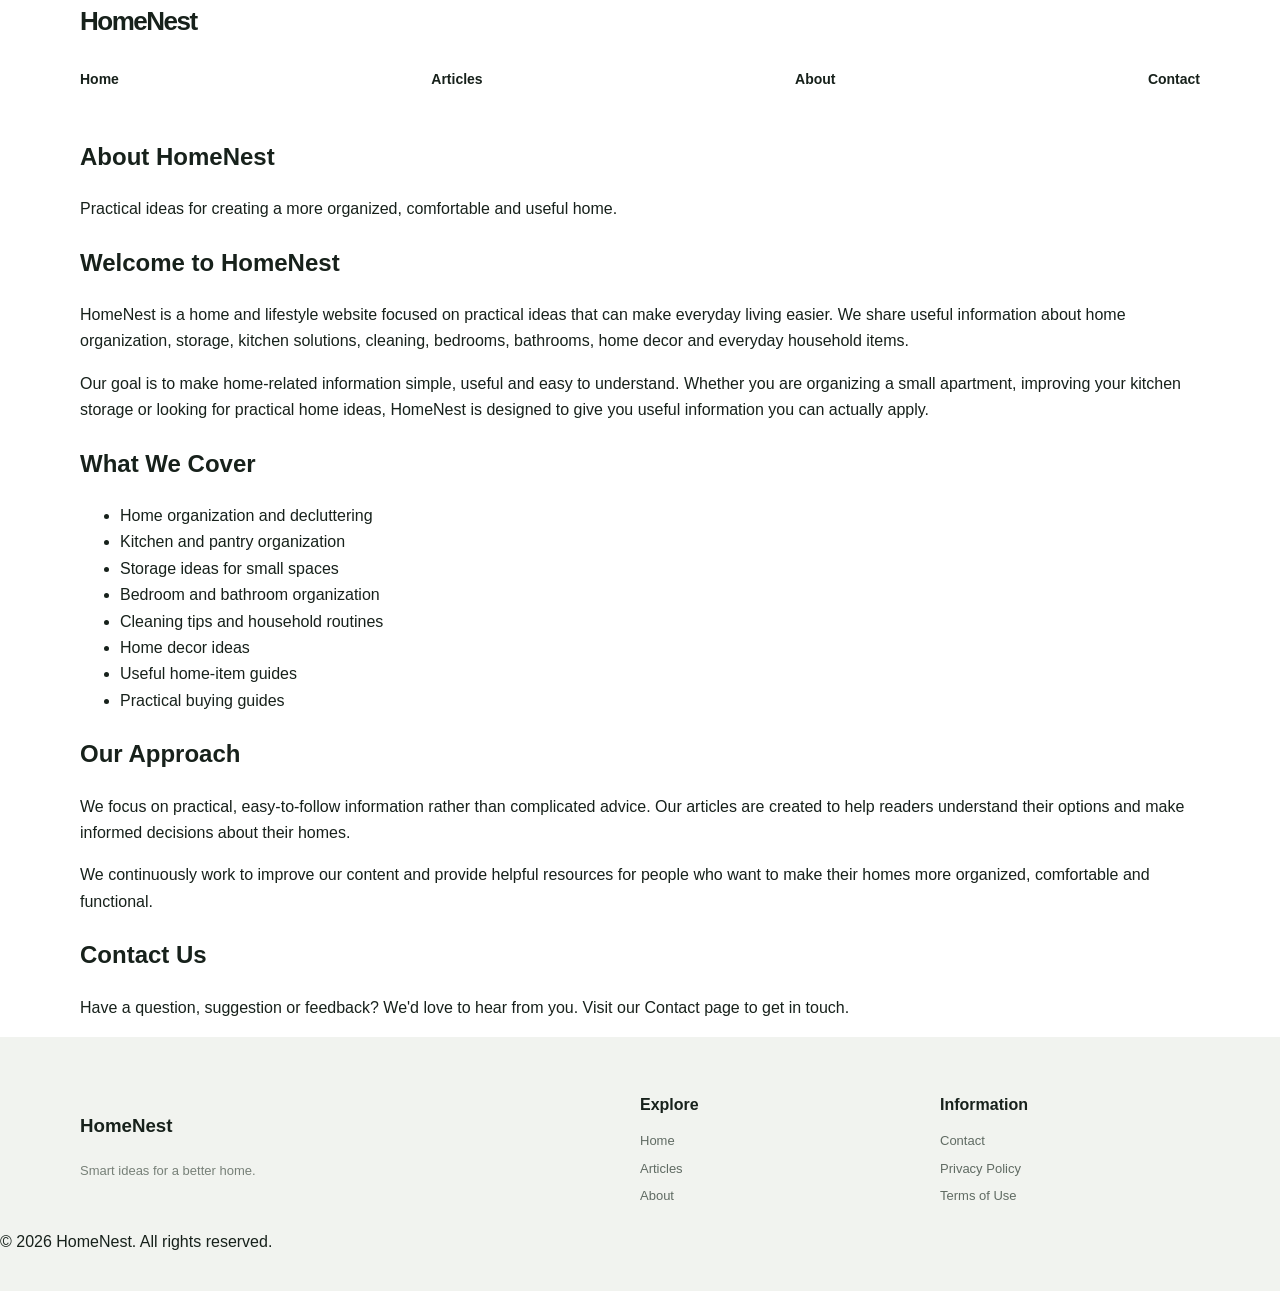
==== about.html @ 36b7ac05 "Add About Us page with HTML structure This file contains the complete HTML structure for the About U" ====
<!DOCTYPE html>
<html lang="en">
<head>
  <meta charset="UTF-8">
  <meta name="viewport" content="width=device-width, initial-scale=1.0">
  <title>About Us — HomeNest</title>
  <meta name="description" content="Learn more about HomeNest and our mission to provide practical home ideas, organization tips and useful home-item guides.">
  <link rel="stylesheet" href="style.css">
</head>

<body>

<header class="site-header">
  <div class="container nav-wrap">
    <a href="index.html" class="logo">HomeNest</a>

    <nav class="nav">
      <a href="index.html">Home</a>
      <a href="article.html">Articles</a>
      <a href="about.html">About</a>
      <a href="contact.html">Contact</a>
    </nav>
  </div>
</header>

<main>
  <section class="page-header">
    <div class="container">
      <h1>About HomeNest</h1>
      <p>Practical ideas for creating a more organized, comfortable and useful home.</p>
    </div>
  </section>

  <section class="content-section">
    <div class="container content-narrow">

      <h2>Welcome to HomeNest</h2>

      <p>
        HomeNest is a home and lifestyle website focused on practical ideas
        that can make everyday living easier. We share useful information
        about home organization, storage, kitchen solutions, cleaning,
        bedrooms, bathrooms, home decor and everyday household items.
      </p>

      <p>
        Our goal is to make home-related information simple, useful and easy
        to understand. Whether you are organizing a small apartment, improving
        your kitchen storage or looking for practical home ideas, HomeNest is
        designed to give you useful information you can actually apply.
      </p>

      <h2>What We Cover</h2>

      <ul>
        <li>Home organization and decluttering</li>
        <li>Kitchen and pantry organization</li>
        <li>Storage ideas for small spaces</li>
        <li>Bedroom and bathroom organization</li>
        <li>Cleaning tips and household routines</li>
        <li>Home decor ideas</li>
        <li>Useful home-item guides</li>
        <li>Practical buying guides</li>
      </ul>

      <h2>Our Approach</h2>

      <p>
        We focus on practical, easy-to-follow information rather than
        complicated advice. Our articles are created to help readers understand
        their options and make informed decisions about their homes.
      </p>

      <p>
        We continuously work to improve our content and provide helpful
        resources for people who want to make their homes more organized,
        comfortable and functional.
      </p>

      <h2>Contact Us</h2>

      <p>
        Have a question, suggestion or feedback? We'd love to hear from you.
        Visit our <a href="contact.html">Contact page</a> to get in touch.
      </p>

    </div>
  </section>
</main>

<footer class="site-footer">
  <div class="container footer-grid">

    <div>
      <h3>HomeNest</h3>
      <p>Smart ideas for a better home.</p>
    </div>

    <div>
      <h4>Explore</h4>
      <a href="index.html">Home</a>
      <a href="article.html">Articles</a>
      <a href="about.html">About</a>
    </div>

    <div>
      <h4>Information</h4>
      <a href="contact.html">Contact</a>
      <a href="privacy.html">Privacy Policy</a>
      <a href="terms.html">Terms of Use</a>
    </div>

  </div>

  <div class="footer-bottom">
    <p>© 2026 HomeNest. All rights reserved.</p>
  </div>
</footer>

</body>
</html>
---- style.css ----
* {
  box-sizing: border-box;
}

html {
  scroll-behavior: smooth;
}

body {
  margin: 0;
  font-family:
    Inter,
    Arial,
    Helvetica,
    sans-serif;

  color: #17211b;
  background: #ffffff;

  line-height: 1.65;
}

a {
  color: inherit;
  text-decoration: none;
}

.container {
  width: min(1120px, 92%);
  margin: auto;
}


/* HEADER */

.header {
  position: sticky;
  top: 0;
  z-index: 100;

  background: rgba(255,255,255,.95);

  backdrop-filter: blur(10px);

  border-bottom: 1px solid #e7ebe6;
}

.nav {
  height: 74px;

  display: flex;
  align-items: center;
  justify-content: space-between;
}

.logo {
  font-size: 26px;
  font-weight: 850;
  letter-spacing: -1.5px;
}

.logo span {
  font-weight: 450;
}

nav {
  display: flex;
  gap: 28px;

  font-size: 14px;
  font-weight: 650;
}

nav a:hover {
  opacity: .6;
}

.menu-btn {
  display: none;

  border: none;
  background: transparent;

  font-size: 25px;

  cursor: pointer;
}


/* HERO */

.hero {
  background: #f1f4ef;

  padding: 85px 0 75px;
}

.hero-grid {
  display: grid;

  grid-template-columns:
    1.1fr .9fr;

  gap: 70px;

  align-items: center;
}

.eyebrow {
  font-size: 11px;

  letter-spacing: 2px;

  font-weight: 800;

  color: #667368;

  margin: 0 0 12px;
}

.hero h1 {
  font-size:
    clamp(44px, 6vw, 72px);

  line-height: 1.03;

  letter-spacing: -3.5px;

  margin: 0 0 25px;
}

.hero-text {
  font-size: 18px;

  color: #5e6961;

  max-width: 600px;
}

.hero-buttons {
  display: flex;

  gap: 12px;

  margin-top: 30px;
}

.btn {
  display: inline-block;

  padding: 12px 20px;

  border-radius: 6px;

  border: 1px solid #17211b;

  font-weight: 750;

  font-size: 14px;

  cursor: pointer;
}

.btn.primary {
  background: #17211b;

  color: white;
}

.btn.secondary {
  background: white;
}


/* HERO IMAGE */

.hero-visual {
  position: relative;

  min-height: 450px;

  border-radius: 14px;

  overflow: hidden;

  display: flex;

  align-items: center;

  justify-content: center;

  background:
    linear-gradient(
      145deg,
      #cbd5c7,
      #7d8f7c
    );
}

.hero-image {
  color: white;

  font-size: 38px;

  font-weight: 900;

  line-height: 1;

  letter-spacing: 8px;

  text-align: center;
}

.floating-card {
  position: absolute;

  bottom: 22px;

  left: 22px;

  background: white;

  padding: 15px 20px;

  border-radius: 8px;

  box-shadow:
    0 12px 35px rgba(0,0,0,.12);

  font-size: 14px;
}

.floating-card span {
  color: #69756b;
}


/* SECTIONS */

.section {
  padding: 85px 0;
}

.section.light {
  background: #f7f8f5;
}

.section-heading {
  display: flex;

  justify-content: space-between;

  align-items: end;

  gap: 30px;

  margin-bottom: 35px;
}

.section-heading h2,
.about-grid h2 {
  font-size: 38px;

  line-height: 1.1;

  letter-spacing: -1.5px;

  margin: 0;
}

.section-heading > p {
  max-width: 380px;

  color: #68736b;
}


/* CATEGORY */

.category-grid {
  display: grid;

  grid-template-columns:
    repeat(4, 1fr);

  gap: 12px;
}

.category {
  padding: 25px;

  border: 1px solid #e3e9e2;

  border-radius: 10px;

  background: white;

  transition: .2s;
}

.category:hover {
  transform: translateY(-3px);

  box-shadow:
    0 10px 30px rgba(24,32,24,.06);
}

.category span {
  font-size: 27px;
}

.category h3 {
  margin: 15px 0 2px;

  font-size: 17px;
}

.category p {
  margin: 0;

  color: #788179;

  font-size: 13px;
}


/* ARTICLES */

.article-grid {
  display: grid;

  grid-template-columns:
    1.35fr .8fr .8fr;

  gap: 18px;
}

.article-card {
  background: white;

  border: 1px solid #e4e9e3;

  border-radius: 10px;

  overflow: hidden;
}

.article-image {
  height: 220px;

  display: flex;

  align-items: center;

  justify-content: center;

  color: white;

  font-size: 13px;

  font-weight: 850;

  letter-spacing: 3px;

  background:
    linear-gradient(
      135deg,
      #718170,
      #b9c6b5
    );
}

.article-image.organization {
  background:
    linear-gradient(
      135deg,
      #7c8379,
      #c5c8bd
    );
}

.article-image.bathroom {
  background:
    linear-gradient(
      135deg,
      #788d96,
      #c5d1d4
    );
}

.article-body {
  padding: 22px;
}

.tag {
  font-size: 10px;

  text-transform: uppercase;

  letter-spacing: 1.4px;

  font-weight: 850;

  color: #68766b;
}

.article-body h3 {
  font-size: 21px;

  line-height: 1.25;

  margin: 8px 0;
}

.article-body p {
  color: #69746c;

  font-size: 14px;
}

.article-body a,
.mini-article a {
  font-weight: 800;

  font-size: 13px;
}


/* ADS */

.ad-box {
  height: 110px;

  border: 1px dashed #cbd2cb;

  display: flex;

  align-items: center;

  justify-content: center;

  color: #a0a8a0;

  font-size: 9px;

  letter-spacing: 2px;

  margin-top: 10px;

  margin-bottom: 10px;
}


/* LATEST */

.latest-grid {
  display: grid;

  grid-template-columns:
    repeat(2, 1fr);

  gap: 20px;
}

.mini-article {
  display: grid;

  grid-template-columns:
    145px 1fr;

  gap: 20px;

  border-top: 1px solid #e0e5df;

  padding-top: 20px;
}

.mini-image {
  height: 125px;

  border-radius: 8px;

  display: flex;

  align-items: center;

  justify-content: center;

  color: white;

  font-size: 20px;

  font-weight: 850;

  background:
    linear-gradient(
      135deg,
      #87927d,
      #bfc7b6
    );
}

.mini-article h3 {
  margin: 7px 0 10px;

  font-size: 18px;

  line-height: 1.3;
}


/* NEWSLETTER */

.newsletter {
  background: #17211b;

  color: white;

  padding: 70px 0;
}

.newsletter-grid {
  display: flex;

  justify-content: space-between;

  align-items: center;

  gap: 50px;
}

.newsletter h2 {
  font-size: 35px;

  line-height: 1.15;

  margin: 0 0 10px;
}

.newsletter p:not(.eyebrow) {
  color: #bac3bc;
}

.newsletter form {
  display: flex;

  min-width: 410px;
}

.newsletter input {
  flex: 1;

  padding: 14px;

  border: 1px solid #556158;

  border-radius: 6px 0 0 6px;

  font-size: 14px;
}

.newsletter button {
  border-radius: 0 6px 6px 0;
}


/* ABOUT */

.about-grid {
  display: grid;

  grid-template-columns:
    1fr 1fr;

  gap: 80px;
}

.about-grid > p {
  color: #657068;

  font-size: 17px;
}


/* FOOTER */

footer {
  background: #f1f3ef;

  padding: 55px 0 20px;
}

.footer-grid {
  display: grid;

  grid-template-columns:
    2fr 1fr 1fr;

  gap: 40px;
}

.footer-grid h4 {
  margin: 0 0 12px;
}

.footer-grid > div > a:not(.logo) {
  display: block;

  font-size: 13px;

  margin: 6px 0;

  color: #606b63;
}

.footer-grid p {
  color: #778078;

  font-size: 13px;
}

.copyright {
  border-top: 1px solid #dce2dc;

  margin-top: 40px;

  padding-top: 18px;

  color: #89918b;

  font-size: 12px;
}


/* ARTICLE PAGE */

.article-container {
  max-width: 850px;

  padding: 70px 0;
}

.breadcrumb {
  font-size: 13px;

  color: #7b847d;
}

.article-container h1 {
  font-size:
    clamp(40px, 6vw, 65px);

  line-height: 1.05;

  letter-spacing: -2.5px;

  margin: 15px 0;
}

.article-intro {
  font-size: 19px;

  color: #657068;
}

.article-hero {
  height: 390px;

  border-radius: 12px;

  background:
    linear-gradient(
      135deg,
      #6f7e70,
      #c0c9bd
    );

  color: white;

  font-size: 38px;

  font-weight: 900;

  letter-spacing: 6px;

  line-height: 1.05;

  display: flex;

  align-items: center;

  justify-content: center;

  text-align: center;

  margin: 35px 0;
}

.article-meta {
  font-size: 12px;

  color: #89928b;
}

.article-content {
  font-size: 17px;
}

.article-content h2 {
  font-size: 27px;

  margin-top: 42px;
}


/* RESPONSIVE */

@media(max-width: 850px) {

  nav {
    display: none;
  }

  nav.open {
    display: flex;

    position: absolute;

    top: 74px;

    left: 0;

    right: 0;

    background: white;

    padding: 20px;

    flex-direction: column;

    gap: 15px;

    border-bottom: 1px solid #ddd;
  }

  .menu-btn {
    display: block;
  }

  .hero-grid {
    grid-template-columns: 1fr;
  }

  .category-grid {
    grid-template-columns:
      repeat(2, 1fr);
  }

  .article-grid {
    grid-template-columns: 1fr;
  }

  .latest-grid {
    grid-template-columns: 1fr;
  }

  .newsletter-grid {
    flex-direction: column;

    align-items: flex-start;
  }

  .newsletter form {
    width: 100%;

    min-width: 0;
  }

  .about-grid {
    grid-template-columns: 1fr;
  }

}


@media(max-width: 500px) {

  .category-grid {
    grid-template-columns: 1fr;
  }

  .footer-grid {
    grid-template-columns: 1fr;
  }

  .hero-buttons {
    flex-direction: column;
  }

  .btn {
    text-align: center;
  }

  .mini-article {
    grid-template-columns: 1fr;
  }

  .mini-image {
    height: 170px;
  }

  .hero h1 {
    letter-spacing: -2px;
  }

}
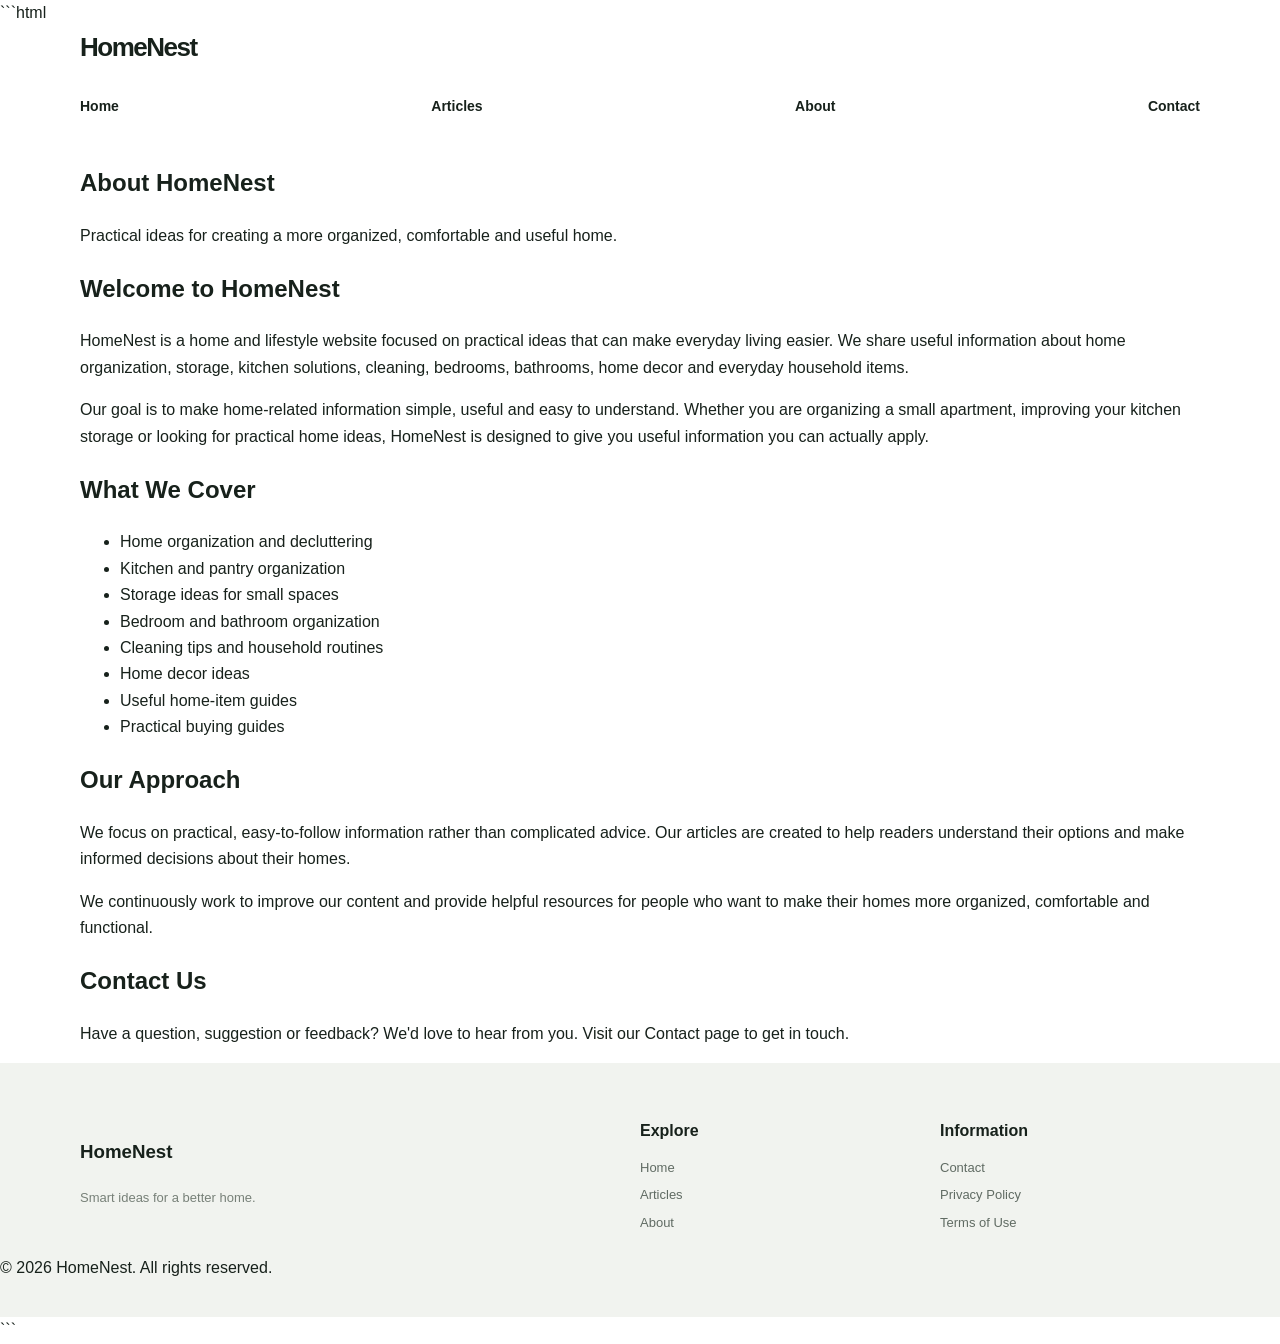
==== commit a60eea6b: "Enhance About page with SEO and content updates Added Open Graph and Twitter meta tags for better SE" ====
--- a/about.html
+++ b/about.html
@@ -1,10 +1,53 @@
+```html
 <!DOCTYPE html>
 <html lang="en">
 <head>
   <meta charset="UTF-8">
   <meta name="viewport" content="width=device-width, initial-scale=1.0">
+
   <title>About Us — HomeNest</title>
-  <meta name="description" content="Learn more about HomeNest and our mission to provide practical home ideas, organization tips and useful home-item guides.">
+
+  <meta name="description"
+    content="Learn more about HomeNest and our mission to provide practical home ideas, organization tips and useful home-item guides.">
+
+  <link rel="canonical"
+    href="https://hamzaishaq033-boop.github.io/homenest/about.html">
+
+  <!-- Open Graph -->
+  <meta property="og:type" content="website">
+  <meta property="og:title" content="About Us — HomeNest">
+  <meta property="og:description"
+    content="Learn more about HomeNest and our mission to provide practical home ideas, organization tips and useful home-item guides.">
+  <meta property="og:url"
+    content="https://hamzaishaq033-boop.github.io/homenest/about.html">
+  <meta property="og:site_name" content="HomeNest">
+
+  <!-- Twitter / X -->
+  <meta name="twitter:card" content="summary">
+  <meta name="twitter:title" content="About Us — HomeNest">
+  <meta name="twitter:description"
+    content="Learn more about HomeNest and our mission to provide practical home ideas, organization tips and useful home-item guides.">
+
+  <!-- WebSite Schema -->
+  <script type="application/ld+json">
+  {
+    "@context": "https://schema.org",
+    "@type": "WebSite",
+    "name": "HomeNest",
+    "url": "https://hamzaishaq033-boop.github.io/homenest/"
+  }
+  </script>
+
+  <!-- Organization Schema -->
+  <script type="application/ld+json">
+  {
+    "@context": "https://schema.org",
+    "@type": "Organization",
+    "name": "HomeNest",
+    "url": "https://hamzaishaq033-boop.github.io/homenest/"
+  }
+  </script>
+
   <link rel="stylesheet" href="style.css">
 </head>
 
@@ -24,14 +67,22 @@
 </header>
 
 <main>
+
   <section class="page-header">
     <div class="container">
+
       <h1>About HomeNest</h1>
-      <p>Practical ideas for creating a more organized, comfortable and useful home.</p>
+
+      <p>
+        Practical ideas for creating a more organized, comfortable and useful home.
+      </p>
+
     </div>
   </section>
 
+
   <section class="content-section">
+
     <div class="container content-narrow">
 
       <h2>Welcome to HomeNest</h2>
@@ -50,6 +101,7 @@
         designed to give you useful information you can actually apply.
       </p>
 
+
       <h2>What We Cover</h2>
 
       <ul>
@@ -62,6 +114,7 @@
         <li>Useful home-item guides</li>
         <li>Practical buying guides</li>
       </ul>
+
 
       <h2>Our Approach</h2>
 
@@ -77,6 +130,7 @@
         comfortable and functional.
       </p>
 
+
       <h2>Contact Us</h2>
 
       <p>
@@ -85,10 +139,14 @@
       </p>
 
     </div>
+
   </section>
+
 </main>
 
+
 <footer class="site-footer">
+
   <div class="container footer-grid">
 
     <div>
@@ -96,26 +154,39 @@
       <p>Smart ideas for a better home.</p>
     </div>
 
+
     <div>
+
       <h4>Explore</h4>
+
       <a href="index.html">Home</a>
       <a href="article.html">Articles</a>
       <a href="about.html">About</a>
+
     </div>
 
+
     <div>
+
       <h4>Information</h4>
+
       <a href="contact.html">Contact</a>
       <a href="privacy.html">Privacy Policy</a>
       <a href="terms.html">Terms of Use</a>
+
     </div>
 
   </div>
 
+
   <div class="footer-bottom">
+
     <p>© 2026 HomeNest. All rights reserved.</p>
+
   </div>
+
 </footer>
 
 </body>
 </html>
+```
--- a/style.css
+++ b/style.css
@@ -8,15 +8,9 @@
 
 body {
   margin: 0;
-  font-family:
-    Inter,
-    Arial,
-    Helvetica,
-    sans-serif;
-
+  font-family: Inter, Arial, Helvetica, sans-serif;
   color: #17211b;
   background: #ffffff;
-
   line-height: 1.65;
 }
 
@@ -31,23 +25,21 @@
 }
 
 
-/* HEADER */
+/* =========================
+   HEADER
+========================= */
 
 .header {
   position: sticky;
   top: 0;
   z-index: 100;
-
-  background: rgba(255,255,255,.95);
-
+  background: rgba(255, 255, 255, 0.95);
   backdrop-filter: blur(10px);
-
   border-bottom: 1px solid #e7ebe6;
 }
 
 .nav {
   height: 74px;
-
   display: flex;
   align-items: center;
   justify-content: space-between;
@@ -66,104 +58,78 @@
 nav {
   display: flex;
   gap: 28px;
-
   font-size: 14px;
   font-weight: 650;
 }
 
 nav a:hover {
-  opacity: .6;
+  opacity: 0.6;
 }
 
 .menu-btn {
   display: none;
-
   border: none;
   background: transparent;
-
   font-size: 25px;
-
   cursor: pointer;
 }
 
 
-/* HERO */
+/* =========================
+   HOMEPAGE HERO
+========================= */
 
 .hero {
   background: #f1f4ef;
-
   padding: 85px 0 75px;
 }
 
 .hero-grid {
   display: grid;
-
-  grid-template-columns:
-    1.1fr .9fr;
-
+  grid-template-columns: 1.1fr 0.9fr;
   gap: 70px;
-
   align-items: center;
 }
 
 .eyebrow {
   font-size: 11px;
-
   letter-spacing: 2px;
-
   font-weight: 800;
-
   color: #667368;
-
   margin: 0 0 12px;
 }
 
 .hero h1 {
-  font-size:
-    clamp(44px, 6vw, 72px);
-
+  font-size: clamp(44px, 6vw, 72px);
   line-height: 1.03;
-
   letter-spacing: -3.5px;
-
   margin: 0 0 25px;
 }
 
 .hero-text {
   font-size: 18px;
-
   color: #5e6961;
-
   max-width: 600px;
 }
 
 .hero-buttons {
   display: flex;
-
   gap: 12px;
-
   margin-top: 30px;
 }
 
 .btn {
   display: inline-block;
-
   padding: 12px 20px;
-
   border-radius: 6px;
-
   border: 1px solid #17211b;
-
   font-weight: 750;
-
   font-size: 14px;
-
   cursor: pointer;
 }
 
 .btn.primary {
   background: #17211b;
-
   color: white;
 }
 
@@ -172,61 +138,38 @@
 }
 
 
-/* HERO IMAGE */
+/* =========================
+   HERO IMAGE
+========================= */
 
 .hero-visual {
   position: relative;
-
   min-height: 450px;
-
   border-radius: 14px;
-
   overflow: hidden;
-
-  display: flex;
-
+  display: flex;
   align-items: center;
-
   justify-content: center;
-
-  background:
-    linear-gradient(
-      145deg,
-      #cbd5c7,
-      #7d8f7c
-    );
+  background: linear-gradient(145deg, #cbd5c7, #7d8f7c);
 }
 
 .hero-image {
   color: white;
-
   font-size: 38px;
-
   font-weight: 900;
-
   line-height: 1;
-
   letter-spacing: 8px;
-
   text-align: center;
 }
 
 .floating-card {
   position: absolute;
-
   bottom: 22px;
-
   left: 22px;
-
   background: white;
-
   padding: 15px 20px;
-
   border-radius: 8px;
-
-  box-shadow:
-    0 12px 35px rgba(0,0,0,.12);
-
+  box-shadow: 0 12px 35px rgba(0, 0, 0, 0.12);
   font-size: 14px;
 }
 
@@ -235,7 +178,9 @@
 }
 
 
-/* SECTIONS */
+/* =========================
+   SECTIONS
+========================= */
 
 .section {
   padding: 85px 0;
@@ -247,62 +192,47 @@
 
 .section-heading {
   display: flex;
-
   justify-content: space-between;
-
   align-items: end;
-
   gap: 30px;
-
   margin-bottom: 35px;
 }
 
 .section-heading h2,
 .about-grid h2 {
   font-size: 38px;
-
   line-height: 1.1;
-
   letter-spacing: -1.5px;
-
   margin: 0;
 }
 
 .section-heading > p {
   max-width: 380px;
-
   color: #68736b;
 }
 
 
-/* CATEGORY */
+/* =========================
+   CATEGORY
+========================= */
 
 .category-grid {
   display: grid;
-
-  grid-template-columns:
-    repeat(4, 1fr);
-
+  grid-template-columns: repeat(4, 1fr);
   gap: 12px;
 }
 
 .category {
   padding: 25px;
-
   border: 1px solid #e3e9e2;
-
   border-radius: 10px;
-
   background: white;
-
-  transition: .2s;
+  transition: 0.2s;
 }
 
 .category:hover {
   transform: translateY(-3px);
-
-  box-shadow:
-    0 10px 30px rgba(24,32,24,.06);
+  box-shadow: 0 10px 30px rgba(24, 32, 24, 0.06);
 }
 
 .category span {
@@ -311,81 +241,51 @@
 
 .category h3 {
   margin: 15px 0 2px;
-
   font-size: 17px;
 }
 
 .category p {
   margin: 0;
-
   color: #788179;
-
   font-size: 13px;
 }
 
 
-/* ARTICLES */
+/* =========================
+   HOMEPAGE ARTICLES
+========================= */
 
 .article-grid {
   display: grid;
-
-  grid-template-columns:
-    1.35fr .8fr .8fr;
-
+  grid-template-columns: 1.35fr 0.8fr 0.8fr;
   gap: 18px;
 }
 
 .article-card {
   background: white;
-
   border: 1px solid #e4e9e3;
-
   border-radius: 10px;
-
   overflow: hidden;
 }
 
 .article-image {
   height: 220px;
-
-  display: flex;
-
+  display: flex;
   align-items: center;
-
   justify-content: center;
-
   color: white;
-
   font-size: 13px;
-
   font-weight: 850;
-
   letter-spacing: 3px;
-
-  background:
-    linear-gradient(
-      135deg,
-      #718170,
-      #b9c6b5
-    );
+  background: linear-gradient(135deg, #718170, #b9c6b5);
 }
 
 .article-image.organization {
-  background:
-    linear-gradient(
-      135deg,
-      #7c8379,
-      #c5c8bd
-    );
+  background: linear-gradient(135deg, #7c8379, #c5c8bd);
 }
 
 .article-image.bathroom {
-  background:
-    linear-gradient(
-      135deg,
-      #788d96,
-      #c5d1d4
-    );
+  background: linear-gradient(135deg, #788d96, #c5d1d4);
 }
 
 .article-body {
@@ -394,146 +294,105 @@
 
 .tag {
   font-size: 10px;
-
   text-transform: uppercase;
-
   letter-spacing: 1.4px;
-
   font-weight: 850;
-
   color: #68766b;
 }
 
 .article-body h3 {
   font-size: 21px;
-
   line-height: 1.25;
-
   margin: 8px 0;
 }
 
 .article-body p {
   color: #69746c;
-
   font-size: 14px;
 }
 
 .article-body a,
 .mini-article a {
   font-weight: 800;
-
   font-size: 13px;
 }
 
 
-/* ADS */
+/* =========================
+   ADS
+========================= */
 
 .ad-box {
   height: 110px;
-
   border: 1px dashed #cbd2cb;
-
-  display: flex;
-
+  display: flex;
   align-items: center;
-
   justify-content: center;
-
   color: #a0a8a0;
-
   font-size: 9px;
-
   letter-spacing: 2px;
-
   margin-top: 10px;
-
   margin-bottom: 10px;
 }
 
 
-/* LATEST */
+/* =========================
+   LATEST
+========================= */
 
 .latest-grid {
   display: grid;
-
-  grid-template-columns:
-    repeat(2, 1fr);
-
+  grid-template-columns: repeat(2, 1fr);
   gap: 20px;
 }
 
 .mini-article {
   display: grid;
-
-  grid-template-columns:
-    145px 1fr;
-
+  grid-template-columns: 145px 1fr;
   gap: 20px;
-
   border-top: 1px solid #e0e5df;
-
   padding-top: 20px;
 }
 
 .mini-image {
   height: 125px;
-
   border-radius: 8px;
-
-  display: flex;
-
+  display: flex;
   align-items: center;
-
   justify-content: center;
-
   color: white;
-
   font-size: 20px;
-
   font-weight: 850;
-
-  background:
-    linear-gradient(
-      135deg,
-      #87927d,
-      #bfc7b6
-    );
+  background: linear-gradient(135deg, #87927d, #bfc7b6);
 }
 
 .mini-article h3 {
   margin: 7px 0 10px;
-
   font-size: 18px;
-
   line-height: 1.3;
 }
 
 
-/* NEWSLETTER */
+/* =========================
+   NEWSLETTER
+========================= */
 
 .newsletter {
   background: #17211b;
-
   color: white;
-
   padding: 70px 0;
 }
 
 .newsletter-grid {
   display: flex;
-
   justify-content: space-between;
-
   align-items: center;
-
   gap: 50px;
 }
 
 .newsletter h2 {
   font-size: 35px;
-
   line-height: 1.15;
-
   margin: 0 0 10px;
 }
 
@@ -543,19 +402,14 @@
 
 .newsletter form {
   display: flex;
-
   min-width: 410px;
 }
 
 .newsletter input {
   flex: 1;
-
   padding: 14px;
-
   border: 1px solid #556158;
-
   border-radius: 6px 0 0 6px;
-
   font-size: 14px;
 }
 
@@ -564,38 +418,34 @@
 }
 
 
-/* ABOUT */
+/* =========================
+   ABOUT
+========================= */
 
 .about-grid {
   display: grid;
-
-  grid-template-columns:
-    1fr 1fr;
-
+  grid-template-columns: 1fr 1fr;
   gap: 80px;
 }
 
 .about-grid > p {
   color: #657068;
-
   font-size: 17px;
 }
 
 
-/* FOOTER */
+/* =========================
+   FOOTER
+========================= */
 
 footer {
   background: #f1f3ef;
-
   padding: 55px 0 20px;
 }
 
 .footer-grid {
   display: grid;
-
-  grid-template-columns:
-    2fr 1fr 1fr;
-
+  grid-template-columns: 2fr 1fr 1fr;
   gap: 40px;
 }
 
@@ -605,117 +455,152 @@
 
 .footer-grid > div > a:not(.logo) {
   display: block;
-
   font-size: 13px;
-
   margin: 6px 0;
-
   color: #606b63;
 }
 
 .footer-grid p {
   color: #778078;
-
   font-size: 13px;
 }
 
 .copyright {
   border-top: 1px solid #dce2dc;
-
   margin-top: 40px;
-
   padding-top: 18px;
-
   color: #89918b;
-
   font-size: 12px;
 }
 
 
-/* ARTICLE PAGE */
-
-.article-container {
-  max-width: 850px;
-
-  padding: 70px 0;
-}
-
-.breadcrumb {
+/* =====================================================
+   ARTICLE PAGE
+===================================================== */
+
+/* Article header area */
+
+.article-hero {
+  background: #f5f8fc;
+  padding: 70px 0 55px;
+}
+
+.article-hero .container {
+  max-width: 1120px;
+  margin: auto;
+}
+
+.article-hero .tag {
+  display: inline-block;
+  margin-bottom: 12px;
+}
+
+.article-hero h1 {
+  max-width: 900px;
+  margin: 0 0 22px;
+  font-size: clamp(38px, 5vw, 60px);
+  line-height: 1.1;
+  letter-spacing: -2px;
+  font-weight: 850;
+}
+
+.article-intro {
+  max-width: 780px;
+  margin: 0;
+  font-size: 19px;
+  line-height: 1.75;
+  color: #5d6673;
+}
+
+.article-meta {
+  margin: 18px 0 0;
+  color: #777;
   font-size: 13px;
-
-  color: #7b847d;
-}
-
-.article-container h1 {
-  font-size:
-    clamp(40px, 6vw, 65px);
-
-  line-height: 1.05;
-
-  letter-spacing: -2.5px;
-
-  margin: 15px 0;
-}
-
-.article-intro {
-  font-size: 19px;
-
-  color: #657068;
-}
-
-.article-hero {
-  height: 390px;
-
-  border-radius: 12px;
-
-  background:
-    linear-gradient(
-      135deg,
-      #6f7e70,
-      #c0c9bd
-    );
-
-  color: white;
-
-  font-size: 38px;
-
-  font-weight: 900;
-
-  letter-spacing: 6px;
-
-  line-height: 1.05;
-
-  display: flex;
-
-  align-items: center;
-
-  justify-content: center;
-
-  text-align: center;
-
-  margin: 35px 0;
-}
-
-.article-meta {
-  font-size: 12px;
-
-  color: #89928b;
+}
+
+
+/* Article body layout */
+
+.article-layout {
+  display: grid;
+  grid-template-columns: minmax(0, 1fr) 280px;
+  gap: 50px;
+  padding-top: 60px;
+  padding-bottom: 80px;
+  align-items: start;
 }
 
 .article-content {
+  min-width: 0;
+  max-width: 800px;
   font-size: 17px;
 }
 
+.article-content p {
+  font-size: 17px;
+  line-height: 1.8;
+  margin: 0 0 25px;
+}
+
 .article-content h2 {
-  font-size: 27px;
-
-  margin-top: 42px;
-}
-
-
-/* RESPONSIVE */
-
-@media(max-width: 850px) {
+  font-size: 30px;
+  line-height: 1.3;
+  margin: 55px 0 18px;
+}
+
+.article-content h3 {
+  font-size: 23px;
+  line-height: 1.4;
+  margin: 40px 0 15px;
+}
+
+.article-content ul,
+.article-content ol {
+  margin: 0 0 25px;
+  padding-left: 25px;
+}
+
+.article-content li {
+  margin-bottom: 10px;
+}
+
+.article-content img {
+  display: block;
+  max-width: 100%;
+  height: auto;
+}
+
+
+/* Article sidebar */
+
+.article-sidebar {
+  min-width: 0;
+}
+
+.sidebar-box {
+  padding: 25px;
+  background: #f5f8fc;
+  border-radius: 14px;
+  margin-bottom: 30px;
+}
+
+.sidebar-box h3 {
+  margin: 0 0 15px;
+  font-size: 20px;
+}
+
+.sidebar-box a {
+  display: block;
+  margin: 12px 0;
+  font-size: 14px;
+}
+
+
+/* =====================================================
+   RESPONSIVE
+===================================================== */
+
+@media (max-width: 850px) {
 
   nav {
     display: none;
@@ -723,23 +608,14 @@
 
   nav.open {
     display: flex;
-
     position: absolute;
-
     top: 74px;
-
     left: 0;
-
     right: 0;
-
     background: white;
-
     padding: 20px;
-
     flex-direction: column;
-
     gap: 15px;
-
     border-bottom: 1px solid #ddd;
   }
 
@@ -752,8 +628,7 @@
   }
 
   .category-grid {
-    grid-template-columns:
-      repeat(2, 1fr);
+    grid-template-columns: repeat(2, 1fr);
   }
 
   .article-grid {
@@ -766,13 +641,11 @@
 
   .newsletter-grid {
     flex-direction: column;
-
     align-items: flex-start;
   }
 
   .newsletter form {
     width: 100%;
-
     min-width: 0;
   }
 
@@ -780,10 +653,44 @@
     grid-template-columns: 1fr;
   }
 
-}
-
-
-@media(max-width: 500px) {
+  /* Article */
+
+  .article-hero {
+    padding: 55px 0 40px;
+  }
+
+  .article-hero h1 {
+    font-size: 36px;
+    line-height: 1.12;
+  }
+
+  .article-intro {
+    font-size: 17px;
+    line-height: 1.7;
+  }
+
+  .article-layout {
+    grid-template-columns: 1fr;
+    gap: 35px;
+    padding-top: 40px;
+  }
+
+  .article-content {
+    max-width: 100%;
+  }
+
+  .article-content h2 {
+    font-size: 26px;
+    margin-top: 42px;
+  }
+
+  .article-content h3 {
+    font-size: 21px;
+  }
+}
+
+
+@media (max-width: 500px) {
 
   .category-grid {
     grid-template-columns: 1fr;
@@ -813,4 +720,16 @@
     letter-spacing: -2px;
   }
 
-}
+  .article-hero h1 {
+    font-size: 32px;
+    letter-spacing: -1px;
+  }
+
+  .article-intro {
+    font-size: 16px;
+  }
+
+  .article-content p {
+    font-size: 16px;
+  }
+}
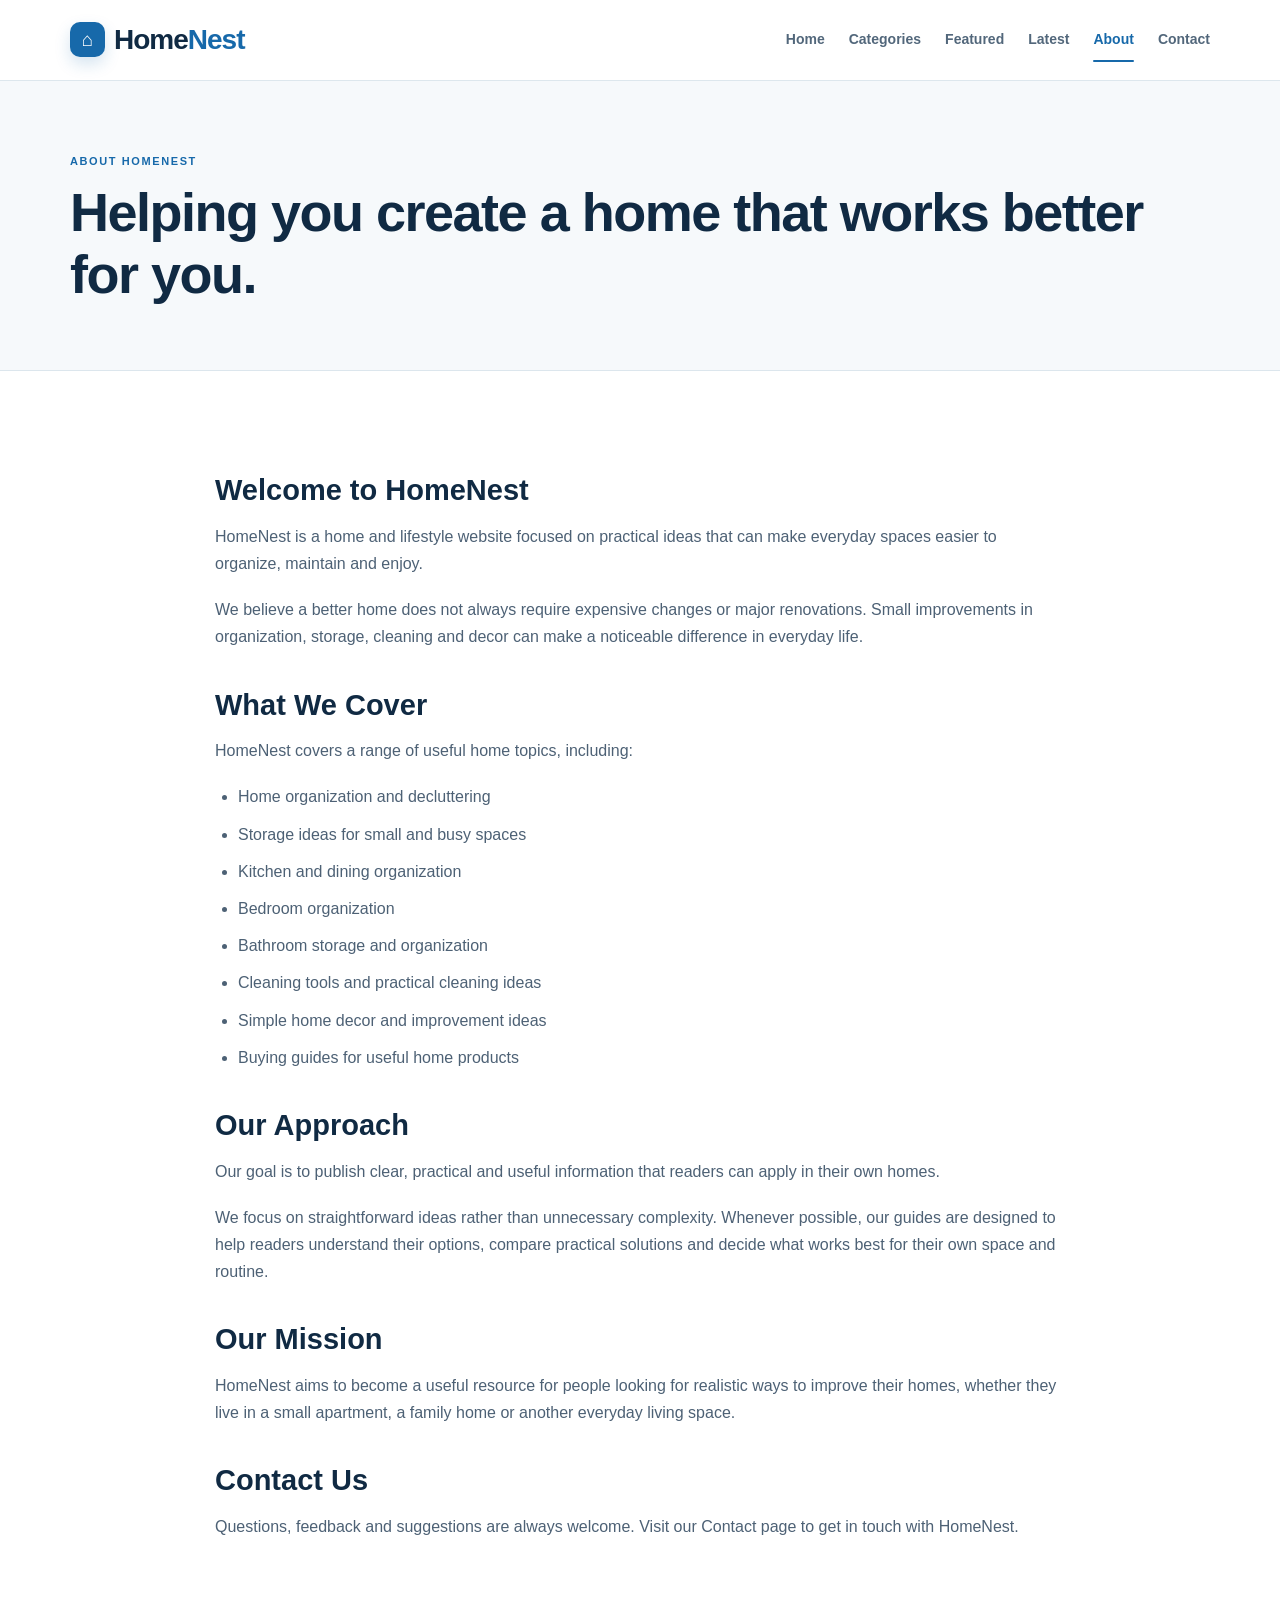
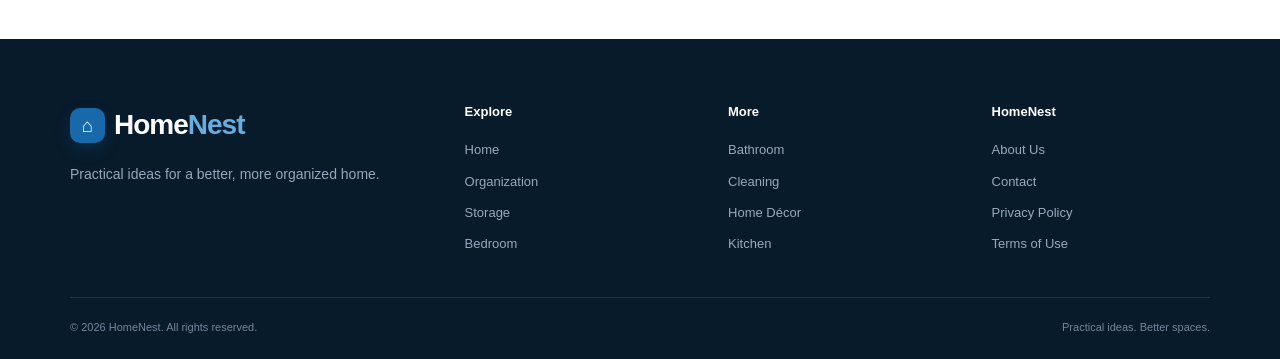
==== commit 65912996: "Update metadata and content in about.html" ====
--- a/about.html
+++ b/about.html
@@ -1,44 +1,42 @@
-```html
 <!DOCTYPE html>
+<!-- Paste into about.html -->
+
 <html lang="en">
 <head>
   <meta charset="UTF-8">
   <meta name="viewport" content="width=device-width, initial-scale=1.0">
 
   <title>About Us — HomeNest</title>
+  <meta name="description" content="Learn more about HomeNest and our mission to provide practical home ideas, organization tips and useful home-item guides.">
+  <meta name="author" content="HomeNest Editorial Team">
+  <meta name="robots" content="index, follow">
 
-  <meta name="description"
-    content="Learn more about HomeNest and our mission to provide practical home ideas, organization tips and useful home-item guides.">
+  <link rel="canonical" href="https://hamzaishaq033-boop.github.io/homenest/about.html">
 
-  <link rel="canonical"
-    href="https://hamzaishaq033-boop.github.io/homenest/about.html">
+  <meta name="google-site-verification" content="PO2u_43AuDkF5000Yihf53EzfjlhtuflF50HynwcxQ">
 
-  <!-- Open Graph -->
   <meta property="og:type" content="website">
   <meta property="og:title" content="About Us — HomeNest">
-  <meta property="og:description"
-    content="Learn more about HomeNest and our mission to provide practical home ideas, organization tips and useful home-item guides.">
-  <meta property="og:url"
-    content="https://hamzaishaq033-boop.github.io/homenest/about.html">
+  <meta property="og:description" content="Learn more about HomeNest and our mission to provide practical home ideas, organization tips and useful home-item guides.">
+  <meta property="og:url" content="https://hamzaishaq033-boop.github.io/homenest/about.html">
   <meta property="og:site_name" content="HomeNest">
 
-  <!-- Twitter / X -->
   <meta name="twitter:card" content="summary">
   <meta name="twitter:title" content="About Us — HomeNest">
-  <meta name="twitter:description"
-    content="Learn more about HomeNest and our mission to provide practical home ideas, organization tips and useful home-item guides.">
+  <meta name="twitter:description" content="Learn more about HomeNest and our mission to provide practical home ideas, organization tips and useful home-item guides.">
 
-  <!-- WebSite Schema -->
+  <link rel="stylesheet" href="style.css">
+
   <script type="application/ld+json">
   {
     "@context": "https://schema.org",
-    "@type": "WebSite",
-    "name": "HomeNest",
-    "url": "https://hamzaishaq033-boop.github.io/homenest/"
+    "@type": "AboutPage",
+    "name": "About Us — HomeNest",
+    "url": "https://hamzaishaq033-boop.github.io/homenest/about.html",
+    "description": "Learn more about HomeNest and our mission to provide practical home ideas, organization tips and useful home-item guides."
   }
   </script>
 
-  <!-- Organization Schema -->
   <script type="application/ld+json">
   {
     "@context": "https://schema.org",
@@ -47,146 +45,154 @@
     "url": "https://hamzaishaq033-boop.github.io/homenest/"
   }
   </script>
-
-  <link rel="stylesheet" href="style.css">
 </head>
 
 <body>
 
 <header class="site-header">
-  <div class="container nav-wrap">
-    <a href="index.html" class="logo">HomeNest</a>
+  <div class="container header-inner">
 
-    <nav class="nav">
+    <a href="index.html" class="logo" aria-label="HomeNest Home">
+      <span class="logo-mark">⌂</span>
+      <span class="logo-text">Home<span>Nest</span></span>
+    </a>
+
+    <nav class="main-nav" aria-label="Main navigation">
       <a href="index.html">Home</a>
-      <a href="article.html">Articles</a>
-      <a href="about.html">About</a>
+      <a href="index.html#categories">Categories</a>
+      <a href="index.html#featured-articles">Featured</a>
+      <a href="index.html#latest-articles">Latest</a>
+      <a href="about.html" class="active">About</a>
       <a href="contact.html">Contact</a>
     </nav>
+
   </div>
 </header>
 
 <main>
 
-  <section class="page-header">
+  <section class="page-hero">
     <div class="container">
-
-      <h1>About HomeNest</h1>
-
-      <p>
-        Practical ideas for creating a more organized, comfortable and useful home.
-      </p>
-
+      <span class="eyebrow">ABOUT HOMENEST</span>
+      <h1>Helping you create a home that works better for you.</h1>
     </div>
   </section>
 
+  <div class="container">
 
-  <section class="content-section">
-
-    <div class="container content-narrow">
+    <article class="static-page">
 
       <h2>Welcome to HomeNest</h2>
 
       <p>
-        HomeNest is a home and lifestyle website focused on practical ideas
-        that can make everyday living easier. We share useful information
-        about home organization, storage, kitchen solutions, cleaning,
-        bedrooms, bathrooms, home decor and everyday household items.
+        HomeNest is a home and lifestyle website focused on practical ideas that can make everyday spaces easier to organize, maintain and enjoy.
       </p>
 
       <p>
-        Our goal is to make home-related information simple, useful and easy
-        to understand. Whether you are organizing a small apartment, improving
-        your kitchen storage or looking for practical home ideas, HomeNest is
-        designed to give you useful information you can actually apply.
+        We believe a better home does not always require expensive changes or major renovations. Small improvements in organization, storage, cleaning and decor can make a noticeable difference in everyday life.
       </p>
-
 
       <h2>What We Cover</h2>
 
+      <p>
+        HomeNest covers a range of useful home topics, including:
+      </p>
+
       <ul>
         <li>Home organization and decluttering</li>
-        <li>Kitchen and pantry organization</li>
-        <li>Storage ideas for small spaces</li>
-        <li>Bedroom and bathroom organization</li>
-        <li>Cleaning tips and household routines</li>
-        <li>Home decor ideas</li>
-        <li>Useful home-item guides</li>
-        <li>Practical buying guides</li>
+        <li>Storage ideas for small and busy spaces</li>
+        <li>Kitchen and dining organization</li>
+        <li>Bedroom organization</li>
+        <li>Bathroom storage and organization</li>
+        <li>Cleaning tools and practical cleaning ideas</li>
+        <li>Simple home decor and improvement ideas</li>
+        <li>Buying guides for useful home products</li>
       </ul>
-
 
       <h2>Our Approach</h2>
 
       <p>
-        We focus on practical, easy-to-follow information rather than
-        complicated advice. Our articles are created to help readers understand
-        their options and make informed decisions about their homes.
+        Our goal is to publish clear, practical and useful information that readers can apply in their own homes.
       </p>
 
       <p>
-        We continuously work to improve our content and provide helpful
-        resources for people who want to make their homes more organized,
-        comfortable and functional.
+        We focus on straightforward ideas rather than unnecessary complexity. Whenever possible, our guides are designed to help readers understand their options, compare practical solutions and decide what works best for their own space and routine.
       </p>
 
+      <h2>Our Mission</h2>
+
+      <p>
+        HomeNest aims to become a useful resource for people looking for realistic ways to improve their homes, whether they live in a small apartment, a family home or another everyday living space.
+      </p>
 
       <h2>Contact Us</h2>
 
       <p>
-        Have a question, suggestion or feedback? We'd love to hear from you.
-        Visit our <a href="contact.html">Contact page</a> to get in touch.
+        Questions, feedback and suggestions are always welcome. Visit our <a href="contact.html">Contact page</a> to get in touch with HomeNest.
       </p>
+
+    </article>
+
+  </div>
+
+</main>
+
+<footer class="site-footer">
+  <div class="container">
+
+    <div class="footer-main">
+
+      <div class="footer-brand">
+        <a href="index.html" class="logo">
+          <span class="logo-mark">⌂</span>
+          <span class="logo-text">Home<span>Nest</span></span>
+        </a>
+
+        <p>
+          Practical ideas for a better, more organized home.
+        </p>
+      </div>
+
+      <div class="footer-column">
+        <h3>Explore</h3>
+        <a href="index.html">Home</a>
+        <a href="article.html">Organization</a>
+        <a href="storage.html">Storage</a>
+        <a href="bedroom.html">Bedroom</a>
+      </div>
+
+      <div class="footer-column">
+        <h3>More</h3>
+        <a href="bathroom.html">Bathroom</a>
+        <a href="cleaning.html">Cleaning</a>
+        <a href="decor.html">Home Décor</a>
+        <a href="food-storage.html">Kitchen</a>
+      </div>
+
+      <div class="footer-column">
+        <h3>HomeNest</h3>
+        <a href="about.html">About Us</a>
+        <a href="contact.html">Contact</a>
+        <a href="privacy.html">Privacy Policy</a>
+        <a href="terms.html">Terms of Use</a>
+      </div>
 
     </div>
 
-  </section>
+    <div class="footer-bottom">
+      <p>
+        &copy; <span data-current-year>2026</span> HomeNest. All rights reserved.
+      </p>
 
-</main>
-
-
-<footer class="site-footer">
-
-  <div class="container footer-grid">
-
-    <div>
-      <h3>HomeNest</h3>
-      <p>Smart ideas for a better home.</p>
-    </div>
-
-
-    <div>
-
-      <h4>Explore</h4>
-
-      <a href="index.html">Home</a>
-      <a href="article.html">Articles</a>
-      <a href="about.html">About</a>
-
-    </div>
-
-
-    <div>
-
-      <h4>Information</h4>
-
-      <a href="contact.html">Contact</a>
-      <a href="privacy.html">Privacy Policy</a>
-      <a href="terms.html">Terms of Use</a>
-
+      <p>
+        Practical ideas. Better spaces.
+      </p>
     </div>
 
   </div>
+</footer>
 
-
-  <div class="footer-bottom">
-
-    <p>© 2026 HomeNest. All rights reserved.</p>
-
-  </div>
-
-</footer>
+<script src="script.js"></script>
 
 </body>
 </html>
-```
--- a/style.css
+++ b/style.css
@@ -1,4 +1,28 @@
+:root {
+  --navy: #102a43;
+  --navy-dark: #081b2b;
+  --blue: #1769aa;
+  --blue-dark: #0e4f82;
+  --blue-light: #eaf5fb;
+  --teal: #2b8c87;
+  --teal-light: #e4f4f1;
+  --cream: #fbf8f2;
+  --sand: #f1e9db;
+  --text: #26394d;
+  --muted: #6b7c8e;
+  --border: #dce6ed;
+  --white: #ffffff;
+  --surface: #f6f9fb;
+  --shadow-sm: 0 8px 22px rgba(16, 42, 67, 0.07);
+  --shadow-md: 0 16px 38px rgba(16, 42, 67, 0.11);
+  --shadow-lg: 0 25px 60px rgba(16, 42, 67, 0.16);
+  --radius: 18px;
+  --container: 1140px;
+}
+
 * {
+  margin: 0;
+  padding: 0;
   box-sizing: border-box;
 }
 
@@ -7,11 +31,18 @@
 }
 
 body {
-  margin: 0;
-  font-family: Inter, Arial, Helvetica, sans-serif;
-  color: #17211b;
-  background: #ffffff;
-  line-height: 1.65;
+  font-family: Arial, Helvetica, sans-serif;
+  background: var(--white);
+  color: var(--text);
+  line-height: 1.7;
+  font-size: 16px;
+  overflow-x: hidden;
+}
+
+img {
+  display: block;
+  width: 100%;
+  max-width: 100%;
 }
 
 a {
@@ -19,9 +50,31 @@
   text-decoration: none;
 }
 
+button,
+input,
+textarea,
+select {
+  font: inherit;
+}
+
 .container {
-  width: min(1120px, 92%);
-  margin: auto;
+  width: min(var(--container), calc(100% - 40px));
+  margin: 0 auto;
+}
+
+.skip-link {
+  position: fixed;
+  left: 15px;
+  top: -100px;
+  z-index: 9999;
+  background: var(--navy);
+  color: var(--white);
+  padding: 10px 14px;
+  border-radius: 8px;
+}
+
+.skip-link:focus {
+  top: 15px;
 }
 
 
@@ -29,152 +82,441 @@
    HEADER
 ========================= */
 
-.header {
+.site-header {
   position: sticky;
   top: 0;
-  z-index: 100;
+  z-index: 1000;
   background: rgba(255, 255, 255, 0.95);
-  backdrop-filter: blur(10px);
-  border-bottom: 1px solid #e7ebe6;
-}
-
-.nav {
-  height: 74px;
+  border-bottom: 1px solid rgba(220, 230, 237, 0.95);
+  backdrop-filter: blur(14px);
+}
+
+.header-inner {
+  min-height: 78px;
   display: flex;
   align-items: center;
   justify-content: space-between;
+  gap: 30px;
 }
 
 .logo {
-  font-size: 26px;
-  font-weight: 850;
-  letter-spacing: -1.5px;
-}
-
-.logo span {
-  font-weight: 450;
-}
-
-nav {
-  display: flex;
-  gap: 28px;
-  font-size: 14px;
-  font-weight: 650;
-}
-
-nav a:hover {
-  opacity: 0.6;
-}
-
-.menu-btn {
-  display: none;
-  border: none;
-  background: transparent;
-  font-size: 25px;
-  cursor: pointer;
-}
-
-
-/* =========================
-   HOMEPAGE HERO
-========================= */
-
-.hero {
-  background: #f1f4ef;
-  padding: 85px 0 75px;
-}
-
-.hero-grid {
-  display: grid;
-  grid-template-columns: 1.1fr 0.9fr;
-  gap: 70px;
+  display: inline-flex;
   align-items: center;
-}
-
-.eyebrow {
-  font-size: 11px;
-  letter-spacing: 2px;
-  font-weight: 800;
-  color: #667368;
-  margin: 0 0 12px;
-}
-
-.hero h1 {
-  font-size: clamp(44px, 6vw, 72px);
-  line-height: 1.03;
-  letter-spacing: -3.5px;
-  margin: 0 0 25px;
-}
-
-.hero-text {
-  font-size: 18px;
-  color: #5e6961;
-  max-width: 600px;
-}
-
-.hero-buttons {
-  display: flex;
-  gap: 12px;
-  margin-top: 30px;
-}
-
-.btn {
-  display: inline-block;
-  padding: 12px 20px;
-  border-radius: 6px;
-  border: 1px solid #17211b;
-  font-weight: 750;
-  font-size: 14px;
-  cursor: pointer;
-}
-
-.btn.primary {
-  background: #17211b;
-  color: white;
-}
-
-.btn.secondary {
-  background: white;
-}
-
-
-/* =========================
-   HERO IMAGE
-========================= */
-
-.hero-visual {
-  position: relative;
-  min-height: 450px;
-  border-radius: 14px;
-  overflow: hidden;
+  gap: 9px;
+  color: var(--navy);
+  white-space: nowrap;
+}
+
+.logo-mark {
+  width: 35px;
+  height: 35px;
   display: flex;
   align-items: center;
   justify-content: center;
-  background: linear-gradient(145deg, #cbd5c7, #7d8f7c);
-}
-
-.hero-image {
-  color: white;
-  font-size: 38px;
-  font-weight: 900;
+  border-radius: 10px;
+  background: var(--blue);
+  color: var(--white);
+  font-size: 19px;
   line-height: 1;
-  letter-spacing: 8px;
-  text-align: center;
+  box-shadow: 0 7px 16px rgba(23, 105, 170, 0.18);
+}
+
+.logo-text {
+  font-size: 28px;
+  font-weight: 800;
+  letter-spacing: -1px;
+}
+
+.logo-text span {
+  color: var(--blue);
+}
+
+.main-nav {
+  display: flex;
+  align-items: center;
+  justify-content: flex-end;
+  gap: 24px;
+  flex-wrap: wrap;
+}
+
+.main-nav a {
+  position: relative;
+  color: #52677b;
+  font-size: 14px;
+  font-weight: 700;
+  padding: 28px 0;
+  transition: color 0.2s ease;
+}
+
+.main-nav a::after {
+  content: "";
+  position: absolute;
+  left: 0;
+  bottom: 18px;
+  width: 0;
+  height: 2px;
+  border-radius: 999px;
+  background: var(--blue);
+  transition: width 0.2s ease;
+}
+
+.main-nav a:hover,
+.main-nav a.active {
+  color: var(--blue);
+}
+
+.main-nav a:hover::after,
+.main-nav a.active::after {
+  width: 100%;
+}
+
+
+/* =========================
+   BUTTONS
+========================= */
+
+.btn {
+  display: inline-flex;
+  align-items: center;
+  justify-content: center;
+  gap: 9px;
+  min-height: 51px;
+  padding: 13px 21px;
+  border: 1px solid var(--blue);
+  border-radius: 11px;
+  background: var(--blue);
+  color: var(--white);
+  font-size: 14px;
+  font-weight: 800;
+  box-shadow: 0 10px 22px rgba(23, 105, 170, 0.18);
+  transition: all 0.25s ease;
+}
+
+.btn:hover {
+  background: var(--blue-dark);
+  border-color: var(--blue-dark);
+  transform: translateY(-2px);
+  box-shadow: 0 14px 28px rgba(15, 79, 130, 0.23);
+}
+
+.btn-light {
+  background: rgba(255, 255, 255, 0.84);
+  color: var(--navy);
+  border-color: rgba(255, 255, 255, 0.95);
+  box-shadow: none;
+}
+
+.btn-light:hover {
+  background: var(--white);
+  color: var(--blue);
+  border-color: var(--white);
+}
+
+.btn-white {
+  background: var(--white);
+  color: var(--blue-dark);
+  border-color: var(--white);
+  box-shadow: none;
+}
+
+.btn-white:hover {
+  background: #f4f8fb;
+  border-color: #f4f8fb;
+}
+
+
+/* =========================
+   HERO
+========================= */
+
+.hero {
+  position: relative;
+  overflow: hidden;
+  border-bottom: 1px solid var(--border);
+  background:
+    radial-gradient(circle at 10% 18%, rgba(255, 255, 255, 0.86), transparent 25%),
+    radial-gradient(circle at 88% 12%, rgba(83, 164, 209, 0.19), transparent 28%),
+    linear-gradient(135deg, #eaf6fc 0%, #f8fbf8 55%, #f5ede2 100%);
+}
+
+.hero-grid {
+  position: relative;
+  min-height: 655px;
+  display: grid;
+  grid-template-columns: minmax(0, 1.02fr) minmax(390px, 0.98fr);
+  align-items: center;
+  gap: 55px;
+  padding: 75px 0;
+}
+
+.hero-content {
+  position: relative;
+  z-index: 2;
+}
+
+.hero-badge {
+  display: inline-flex;
+  align-items: center;
+  gap: 9px;
+  padding: 8px 14px;
+  margin-bottom: 22px;
+  border: 1px solid rgba(23, 105, 170, 0.16);
+  border-radius: 999px;
+  background: rgba(255, 255, 255, 0.76);
+  color: var(--blue);
+  font-size: 11px;
+  font-weight: 800;
+  letter-spacing: 1.5px;
+  box-shadow: var(--shadow-sm);
+}
+
+.hero-badge-dot {
+  width: 8px;
+  height: 8px;
+  border-radius: 50%;
+  background: var(--teal);
+}
+
+.hero h1 {
+  max-width: 760px;
+  color: var(--navy);
+  font-size: clamp(45px, 6vw, 70px);
+  line-height: 1.05;
+  letter-spacing: -2.8px;
+  margin-bottom: 24px;
+}
+
+.hero h1 span {
+  display: block;
+  color: var(--blue);
+}
+
+.hero-text {
+  max-width: 660px;
+  color: #5d7184;
+  font-size: 18px;
+  line-height: 1.85;
+  margin-bottom: 31px;
+}
+
+.hero-actions {
+  display: flex;
+  flex-wrap: wrap;
+  gap: 12px;
+}
+
+.hero-trust {
+  display: flex;
+  align-items: center;
+  gap: 18px;
+  margin-top: 36px;
+}
+
+.trust-item {
+  display: flex;
+  flex-direction: column;
+}
+
+.trust-item strong {
+  color: var(--navy);
+  font-size: 14px;
+}
+
+.trust-item span {
+  color: #7d8c99;
+  font-size: 11px;
+  margin-top: 2px;
+}
+
+.trust-divider {
+  width: 1px;
+  height: 31px;
+  background: #ced9e2;
+}
+
+.hero-visual {
+  position: relative;
+  min-height: 510px;
+  display: flex;
+  align-items: center;
+  justify-content: center;
+}
+
+.hero-main-image {
+  position: relative;
+  width: min(100%, 515px);
+  height: 480px;
+  overflow: hidden;
+  border: 7px solid rgba(255, 255, 255, 0.84);
+  border-radius: 28px;
+  background: var(--white);
+  box-shadow: var(--shadow-lg);
+  transform: rotate(2deg);
+}
+
+.hero-main-image img {
+  width: 100%;
+  height: 100%;
+  object-fit: cover;
+}
+
+.hero-image-overlay {
+  position: absolute;
+  inset: 0;
+  background: linear-gradient(
+    to bottom,
+    rgba(16, 42, 67, 0.02),
+    rgba(16, 42, 67, 0.20)
+  );
 }
 
 .floating-card {
   position: absolute;
-  bottom: 22px;
-  left: 22px;
-  background: white;
-  padding: 15px 20px;
-  border-radius: 8px;
-  box-shadow: 0 12px 35px rgba(0, 0, 0, 0.12);
+  z-index: 5;
+  display: flex;
+  align-items: center;
+  gap: 12px;
+  padding: 13px 15px;
+  border: 1px solid rgba(220, 230, 237, 0.9);
+  border-radius: 14px;
+  background: rgba(255, 255, 255, 0.96);
+  box-shadow: var(--shadow-md);
+}
+
+.floating-card strong,
+.floating-card span {
+  display: block;
+}
+
+.floating-card strong {
+  color: var(--navy);
+  font-size: 13px;
+}
+
+.floating-card span {
+  color: #7b8997;
+  font-size: 11px;
+  margin-top: 2px;
+}
+
+.floating-icon {
+  width: 35px;
+  height: 35px;
+  display: flex;
+  align-items: center;
+  justify-content: center;
+  border-radius: 10px;
+  background: var(--blue-light);
+  color: var(--blue);
+  font-size: 16px;
+}
+
+.floating-card-top {
+  top: 55px;
+  left: -5px;
+}
+
+.floating-card-bottom {
+  right: -10px;
+  bottom: 58px;
+}
+
+.floating-number {
+  color: var(--blue);
+  font-size: 21px;
+  font-weight: 800;
+  line-height: 1;
+}
+
+.hero-shape {
+  position: absolute;
+  pointer-events: none;
+  border-radius: 50%;
+}
+
+.hero-shape-one {
+  width: 260px;
+  height: 260px;
+  top: -120px;
+  right: 28%;
+  border: 1px solid rgba(43, 140, 135, 0.13);
+}
+
+.hero-shape-two {
+  width: 190px;
+  height: 190px;
+  bottom: -100px;
+  left: 9%;
+  background: rgba(241, 233, 219, 0.52);
+}
+
+
+/* =========================
+   QUICK CATEGORY
+========================= */
+
+.quick-category-section {
+  position: relative;
+  z-index: 5;
+  margin-top: -36px;
+}
+
+.quick-category-wrap {
+  display: grid;
+  grid-template-columns: repeat(4, minmax(0, 1fr));
+  overflow: hidden;
+  border: 1px solid var(--border);
+  border-radius: 18px;
+  background: var(--white);
+  box-shadow: var(--shadow-md);
+}
+
+.quick-category {
+  display: flex;
+  align-items: center;
+  gap: 13px;
+  min-height: 100px;
+  padding: 20px 23px;
+  border-right: 1px solid var(--border);
+  transition: background 0.2s ease, transform 0.2s ease;
+}
+
+.quick-category:last-child {
+  border-right: 0;
+}
+
+.quick-category:hover {
+  background: var(--blue-light);
+}
+
+.quick-icon {
+  width: 43px;
+  height: 43px;
+  flex: 0 0 auto;
+  display: flex;
+  align-items: center;
+  justify-content: center;
+  border-radius: 12px;
+  background: var(--blue-light);
+  color: var(--blue);
+  font-size: 18px;
+  font-weight: 700;
+}
+
+.quick-category strong,
+.quick-category span {
+  display: block;
+}
+
+.quick-category strong {
+  color: var(--navy);
   font-size: 14px;
 }
 
-.floating-card span {
-  color: #69756b;
+.quick-category span {
+  color: #7c8998;
+  font-size: 11px;
+  margin-top: 2px;
 }
 
 
@@ -183,254 +525,485 @@
 ========================= */
 
 .section {
-  padding: 85px 0;
-}
-
-.section.light {
-  background: #f7f8f5;
+  padding: 105px 0;
+}
+
+.section-soft {
+  background: linear-gradient(180deg, #f7fafc 0%, #f3f8fb 100%);
+  border-top: 1px solid #edf2f5;
+  border-bottom: 1px solid #edf2f5;
 }
 
 .section-heading {
+  max-width: 770px;
+  margin-bottom: 45px;
+}
+
+.split-heading {
+  max-width: none;
   display: flex;
+  align-items: flex-end;
   justify-content: space-between;
-  align-items: end;
-  gap: 30px;
-  margin-bottom: 35px;
-}
-
-.section-heading h2,
-.about-grid h2 {
-  font-size: 38px;
-  line-height: 1.1;
-  letter-spacing: -1.5px;
-  margin: 0;
-}
-
-.section-heading > p {
-  max-width: 380px;
-  color: #68736b;
+  gap: 40px;
+}
+
+.split-heading > p {
+  max-width: 480px;
+  color: var(--muted);
+  font-size: 16px;
+}
+
+.eyebrow {
+  display: inline-block;
+  color: var(--blue);
+  font-size: 11px;
+  font-weight: 800;
+  letter-spacing: 1.6px;
+  text-transform: uppercase;
+}
+
+.section-heading h2 {
+  max-width: 720px;
+  color: var(--navy);
+  font-size: clamp(34px, 4.8vw, 48px);
+  line-height: 1.12;
+  letter-spacing: -1.7px;
+  margin-top: 9px;
+}
+
+.section-link {
+  flex: 0 0 auto;
+  color: var(--blue);
+  font-size: 13px;
+  font-weight: 800;
+  margin-bottom: 7px;
+}
+
+.section-link:hover {
+  color: var(--blue-dark);
 }
 
 
 /* =========================
-   CATEGORY
+   CATEGORIES
 ========================= */
 
 .category-grid {
   display: grid;
-  grid-template-columns: repeat(4, 1fr);
-  gap: 12px;
-}
-
-.category {
-  padding: 25px;
-  border: 1px solid #e3e9e2;
-  border-radius: 10px;
-  background: white;
-  transition: 0.2s;
-}
-
-.category:hover {
-  transform: translateY(-3px);
-  box-shadow: 0 10px 30px rgba(24, 32, 24, 0.06);
-}
-
-.category span {
-  font-size: 27px;
-}
-
-.category h3 {
-  margin: 15px 0 2px;
-  font-size: 17px;
-}
-
-.category p {
-  margin: 0;
-  color: #788179;
+  grid-template-columns: repeat(3, minmax(0, 1fr));
+  gap: 22px;
+}
+
+.category-card {
+  position: relative;
+  overflow: hidden;
+  border: 1px solid var(--border);
+  border-radius: var(--radius);
+  background: var(--white);
+  box-shadow: var(--shadow-sm);
+  transition: transform 0.28s ease, box-shadow 0.28s ease, border-color 0.28s ease;
+}
+
+.category-card:hover {
+  transform: translateY(-7px);
+  border-color: #bfd9e8;
+  box-shadow: var(--shadow-md);
+}
+
+.category-image {
+  height: 220px;
+  overflow: hidden;
+  background: #e9eef2;
+}
+
+.category-image img {
+  width: 100%;
+  height: 100%;
+  object-fit: cover;
+  transition: transform 0.45s ease;
+}
+
+.category-card:hover .category-image img {
+  transform: scale(1.05);
+}
+
+.category-card-content {
+  padding: 23px 24px 25px;
+}
+
+.category-number {
+  display: inline-block;
+  color: #94a2af;
+  font-size: 11px;
+  font-weight: 800;
+  letter-spacing: 1px;
+  margin-bottom: 6px;
+}
+
+.category-card h3 {
+  color: var(--navy);
+  font-size: 21px;
+  line-height: 1.35;
+  margin-bottom: 9px;
+}
+
+.category-card p {
+  color: var(--muted);
+  font-size: 14px;
+  line-height: 1.7;
+  margin-bottom: 17px;
+}
+
+.category-arrow {
+  color: var(--blue);
   font-size: 13px;
+  font-weight: 800;
 }
 
 
 /* =========================
-   HOMEPAGE ARTICLES
+   FEATURED
+========================= */
+
+.featured-grid {
+  display: grid;
+  grid-template-columns: minmax(0, 1.45fr) minmax(320px, 0.75fr);
+  gap: 23px;
+}
+
+.featured-main-card,
+.side-article-card {
+  overflow: hidden;
+  border: 1px solid var(--border);
+  border-radius: var(--radius);
+  background: var(--white);
+  box-shadow: var(--shadow-sm);
+}
+
+.featured-image {
+  position: relative;
+  display: block;
+  height: 390px;
+  overflow: hidden;
+}
+
+.featured-image img {
+  width: 100%;
+  height: 100%;
+  object-fit: cover;
+  transition: transform 0.45s ease;
+}
+
+.featured-main-card:hover .featured-image img {
+  transform: scale(1.035);
+}
+
+.image-label,
+.image-overlay-label {
+  position: absolute;
+  left: 18px;
+  bottom: 17px;
+  padding: 7px 11px;
+  border-radius: 999px;
+  background: rgba(16, 42, 67, 0.84);
+  color: var(--white);
+  font-size: 9px;
+  font-weight: 800;
+  letter-spacing: 1.1px;
+  backdrop-filter: blur(7px);
+}
+
+.featured-body {
+  padding: 29px 30px 28px;
+}
+
+.article-category {
+  display: inline-block;
+  padding: 6px 10px;
+  border-radius: 999px;
+  background: var(--blue-light);
+  color: var(--blue);
+  font-size: 10px;
+  font-weight: 800;
+  letter-spacing: 0.5px;
+  margin-bottom: 14px;
+}
+
+.featured-body h3 {
+  color: var(--navy);
+  font-size: 29px;
+  line-height: 1.3;
+  letter-spacing: -0.7px;
+  margin-bottom: 13px;
+}
+
+.featured-body h3 a:hover,
+.side-article-body h3 a:hover,
+.article-card h3 a:hover {
+  color: var(--blue);
+}
+
+.featured-body p {
+  color: var(--muted);
+  font-size: 15px;
+  line-height: 1.75;
+  margin-bottom: 22px;
+}
+
+.article-footer {
+  display: flex;
+  align-items: center;
+  justify-content: space-between;
+  gap: 20px;
+  padding-top: 18px;
+  border-top: 1px solid var(--border);
+}
+
+.article-footer span {
+  color: #8593a1;
+  font-size: 11px;
+}
+
+.article-footer a,
+.read-more {
+  color: var(--blue);
+  font-size: 12px;
+  font-weight: 800;
+}
+
+.featured-side {
+  display: grid;
+  gap: 23px;
+}
+
+.side-article-card {
+  display: grid;
+  grid-template-columns: 145px minmax(0, 1fr);
+}
+
+.side-article-image {
+  display: block;
+  min-height: 205px;
+  overflow: hidden;
+}
+
+.side-article-image img {
+  width: 100%;
+  height: 100%;
+  object-fit: cover;
+  transition: transform 0.45s ease;
+}
+
+.side-article-card:hover .side-article-image img {
+  transform: scale(1.05);
+}
+
+.side-article-body {
+  padding: 21px;
+}
+
+.side-article-body h3 {
+  color: var(--navy);
+  font-size: 18px;
+  line-height: 1.4;
+  margin-bottom: 20px;
+}
+
+
+/* =========================
+   LATEST ARTICLES
 ========================= */
 
 .article-grid {
   display: grid;
-  grid-template-columns: 1.35fr 0.8fr 0.8fr;
-  gap: 18px;
+  grid-template-columns: repeat(3, minmax(0, 1fr));
+  gap: 23px;
 }
 
 .article-card {
-  background: white;
-  border: 1px solid #e4e9e3;
-  border-radius: 10px;
   overflow: hidden;
-}
-
-.article-image {
-  height: 220px;
+  border: 1px solid var(--border);
+  border-radius: var(--radius);
+  background: var(--white);
+  box-shadow: var(--shadow-sm);
+  transition: transform 0.28s ease, box-shadow 0.28s ease, border-color 0.28s ease;
+}
+
+.article-card:hover {
+  transform: translateY(-6px);
+  border-color: #bfd9e8;
+  box-shadow: var(--shadow-md);
+}
+
+.article-card-image {
+  position: relative;
+  display: block;
+  height: 215px;
+  overflow: hidden;
+  background: #edf1f4;
+}
+
+.article-card-image img {
+  width: 100%;
+  height: 100%;
+  object-fit: cover;
+  transition: transform 0.45s ease;
+}
+
+.article-card:hover .article-card-image img {
+  transform: scale(1.05);
+}
+
+.article-card-body {
+  padding: 24px 24px 26px;
+}
+
+.article-card h3 {
+  color: var(--navy);
+  font-size: 20px;
+  line-height: 1.38;
+  margin-bottom: 12px;
+}
+
+.article-card p {
+  color: var(--muted);
+  font-size: 14px;
+  line-height: 1.75;
+  margin-bottom: 19px;
+}
+
+
+/* =========================
+   DISCOVER BANNER
+========================= */
+
+.discover-section {
+  padding: 20px 0 105px;
+}
+
+.discover-box {
+  position: relative;
+  min-height: 385px;
   display: flex;
   align-items: center;
-  justify-content: center;
-  color: white;
-  font-size: 13px;
-  font-weight: 850;
-  letter-spacing: 3px;
-  background: linear-gradient(135deg, #718170, #b9c6b5);
-}
-
-.article-image.organization {
-  background: linear-gradient(135deg, #7c8379, #c5c8bd);
-}
-
-.article-image.bathroom {
-  background: linear-gradient(135deg, #788d96, #c5d1d4);
-}
-
-.article-body {
-  padding: 22px;
-}
-
-.tag {
-  font-size: 10px;
-  text-transform: uppercase;
-  letter-spacing: 1.4px;
-  font-weight: 850;
-  color: #68766b;
-}
-
-.article-body h3 {
-  font-size: 21px;
-  line-height: 1.25;
-  margin: 8px 0;
-}
-
-.article-body p {
-  color: #69746c;
-  font-size: 14px;
-}
-
-.article-body a,
-.mini-article a {
+  justify-content: space-between;
+  gap: 40px;
+  padding: 55px;
+  overflow: hidden;
+  border-radius: 25px;
+  background:
+    radial-gradient(circle at 85% 25%, rgba(110, 190, 187, 0.25), transparent 25%),
+    linear-gradient(135deg, #0c395d 0%, #1769aa 62%, #26858a 100%);
+  box-shadow: var(--shadow-lg);
+}
+
+.discover-content {
+  position: relative;
+  z-index: 2;
+  max-width: 700px;
+}
+
+.discover-content .eyebrow {
+  color: #b8e0de;
+}
+
+.discover-content h2 {
+  color: var(--white);
+  font-size: clamp(34px, 5vw, 51px);
+  line-height: 1.12;
+  letter-spacing: -1.5px;
+  margin: 9px 0 16px;
+}
+
+.discover-content p {
+  max-width: 660px;
+  color: rgba(255, 255, 255, 0.82);
+  font-size: 16px;
+  line-height: 1.8;
+  margin-bottom: 28px;
+}
+
+.discover-stat {
+  position: relative;
+  z-index: 2;
+  min-width: 180px;
+  text-align: right;
+}
+
+.discover-stat strong,
+.discover-stat span {
+  display: block;
+}
+
+.discover-stat strong {
+  color: rgba(255, 255, 255, 0.19);
+  font-size: 48px;
+  line-height: 1;
   font-weight: 800;
-  font-size: 13px;
+}
+
+.discover-stat span {
+  max-width: 180px;
+  margin-left: auto;
+  margin-top: 12px;
+  color: rgba(255, 255, 255, 0.65);
+  font-size: 12px;
+}
+
+.discover-pattern {
+  position: absolute;
+  width: 320px;
+  height: 320px;
+  right: -80px;
+  top: -65px;
+  border: 1px solid rgba(255, 255, 255, 0.12);
+  border-radius: 50%;
+}
+
+.discover-pattern::before,
+.discover-pattern::after {
+  content: "";
+  position: absolute;
+  border: 1px solid rgba(255, 255, 255, 0.10);
+  border-radius: 50%;
+}
+
+.discover-pattern::before {
+  inset: 35px;
+}
+
+.discover-pattern::after {
+  inset: 75px;
 }
 
 
 /* =========================
-   ADS
+   FINAL CTA
 ========================= */
 
-.ad-box {
-  height: 110px;
-  border: 1px dashed #cbd2cb;
+.final-cta {
+  background: var(--cream);
+  border-top: 1px solid #eee5d7;
+}
+
+.final-cta-inner {
   display: flex;
   align-items: center;
-  justify-content: center;
-  color: #a0a8a0;
-  font-size: 9px;
-  letter-spacing: 2px;
-  margin-top: 10px;
-  margin-bottom: 10px;
-}
-
-
-/* =========================
-   LATEST
-========================= */
-
-.latest-grid {
-  display: grid;
-  grid-template-columns: repeat(2, 1fr);
-  gap: 20px;
-}
-
-.mini-article {
-  display: grid;
-  grid-template-columns: 145px 1fr;
-  gap: 20px;
-  border-top: 1px solid #e0e5df;
-  padding-top: 20px;
-}
-
-.mini-image {
-  height: 125px;
-  border-radius: 8px;
-  display: flex;
-  align-items: center;
-  justify-content: center;
-  color: white;
-  font-size: 20px;
-  font-weight: 850;
-  background: linear-gradient(135deg, #87927d, #bfc7b6);
-}
-
-.mini-article h3 {
-  margin: 7px 0 10px;
-  font-size: 18px;
-  line-height: 1.3;
-}
-
-
-/* =========================
-   NEWSLETTER
-========================= */
-
-.newsletter {
-  background: #17211b;
-  color: white;
-  padding: 70px 0;
-}
-
-.newsletter-grid {
-  display: flex;
   justify-content: space-between;
-  align-items: center;
-  gap: 50px;
-}
-
-.newsletter h2 {
-  font-size: 35px;
-  line-height: 1.15;
-  margin: 0 0 10px;
-}
-
-.newsletter p:not(.eyebrow) {
-  color: #bac3bc;
-}
-
-.newsletter form {
-  display: flex;
-  min-width: 410px;
-}
-
-.newsletter input {
-  flex: 1;
-  padding: 14px;
-  border: 1px solid #556158;
-  border-radius: 6px 0 0 6px;
-  font-size: 14px;
-}
-
-.newsletter button {
-  border-radius: 0 6px 6px 0;
-}
-
-
-/* =========================
-   ABOUT
-========================= */
-
-.about-grid {
-  display: grid;
-  grid-template-columns: 1fr 1fr;
-  gap: 80px;
-}
-
-.about-grid > p {
-  color: #657068;
-  font-size: 17px;
+  gap: 40px;
+}
+
+.final-cta h2 {
+  color: var(--navy);
+  font-size: clamp(30px, 4vw, 42px);
+  line-height: 1.2;
+  margin: 8px 0 10px;
+}
+
+.final-cta p {
+  max-width: 650px;
+  color: var(--muted);
+  font-size: 15px;
 }
 
 
@@ -438,298 +1011,736 @@
    FOOTER
 ========================= */
 
-footer {
-  background: #f1f3ef;
-  padding: 55px 0 20px;
-}
-
-.footer-grid {
+.site-footer {
+  background: var(--navy-dark);
+  color: #d8e4ed;
+  padding: 62px 0 22px;
+}
+
+.footer-main {
   display: grid;
-  grid-template-columns: 2fr 1fr 1fr;
-  gap: 40px;
-}
-
-.footer-grid h4 {
-  margin: 0 0 12px;
-}
-
-.footer-grid > div > a:not(.logo) {
-  display: block;
+  grid-template-columns: 1.6fr 1fr 1fr 1fr;
+  gap: 45px;
+  padding-bottom: 42px;
+}
+
+.footer-brand .logo-text {
+  color: var(--white);
+}
+
+.footer-brand .logo-text span {
+  color: #67aee0;
+}
+
+.footer-brand p {
+  max-width: 310px;
+  color: #93a8ba;
+  font-size: 14px;
+  line-height: 1.8;
+  margin-top: 13px;
+}
+
+.footer-column {
+  display: flex;
+  flex-direction: column;
+  gap: 9px;
+}
+
+.footer-column h3 {
+  color: var(--white);
   font-size: 13px;
-  margin: 6px 0;
-  color: #606b63;
-}
-
-.footer-grid p {
-  color: #778078;
+  margin-bottom: 7px;
+}
+
+.footer-column a {
+  color: #96aabd;
   font-size: 13px;
-}
-
-.copyright {
-  border-top: 1px solid #dce2dc;
-  margin-top: 40px;
-  padding-top: 18px;
-  color: #89918b;
-  font-size: 12px;
-}
-
-
-/* =====================================================
-   ARTICLE PAGE
-===================================================== */
-
-/* Article header area */
+  transition: color 0.2s ease;
+}
+
+.footer-column a:hover {
+  color: var(--white);
+}
+
+.footer-bottom {
+  display: flex;
+  align-items: center;
+  justify-content: space-between;
+  gap: 20px;
+  padding-top: 20px;
+  border-top: 1px solid rgba(255, 255, 255, 0.10);
+}
+
+.footer-bottom p {
+  color: #71889b;
+  font-size: 11px;
+}
+
+
+/* =========================
+   ARTICLE PAGES
+========================= */
 
 .article-hero {
-  background: #f5f8fc;
-  padding: 70px 0 55px;
-}
-
-.article-hero .container {
-  max-width: 1120px;
-  margin: auto;
-}
-
-.article-hero .tag {
-  display: inline-block;
-  margin-bottom: 12px;
+  background:
+    radial-gradient(circle at 85% 20%, rgba(91, 165, 210, 0.16), transparent 28%),
+    linear-gradient(135deg, #edf7fc 0%, #f8fbfd 100%);
+  border-bottom: 1px solid var(--border);
+  padding: 72px 0 65px;
 }
 
 .article-hero h1 {
   max-width: 900px;
-  margin: 0 0 22px;
-  font-size: clamp(38px, 5vw, 60px);
-  line-height: 1.1;
-  letter-spacing: -2px;
-  font-weight: 850;
-}
-
-.article-intro {
-  max-width: 780px;
-  margin: 0;
-  font-size: 19px;
-  line-height: 1.75;
-  color: #5d6673;
+  color: var(--navy);
+  font-size: clamp(36px, 6vw, 58px);
+  line-height: 1.12;
+  letter-spacing: -1.8px;
+  margin: 12px 0 20px;
 }
 
 .article-meta {
-  margin: 18px 0 0;
-  color: #777;
+  display: flex;
+  flex-wrap: wrap;
+  gap: 9px;
+  color: #718294;
   font-size: 13px;
 }
-
-
-/* Article body layout */
 
 .article-layout {
   display: grid;
-  grid-template-columns: minmax(0, 1fr) 280px;
-  gap: 50px;
-  padding-top: 60px;
-  padding-bottom: 80px;
+  grid-template-columns: minmax(0, 1fr) 290px;
+  gap: 55px;
   align-items: start;
+  padding-top: 55px;
+  padding-bottom: 70px;
 }
 
 .article-content {
   min-width: 0;
-  max-width: 800px;
-  font-size: 17px;
+  width: 100%;
+  max-width: 100%;
+  overflow-wrap: break-word;
+}
+
+.article-content > * {
+  max-width: 100%;
+}
+
+.article-content h2 {
+  color: var(--navy);
+  font-size: 31px;
+  line-height: 1.3;
+  margin: 40px 0 15px;
+}
+
+.article-content h3 {
+  color: var(--navy);
+  font-size: 23px;
+  line-height: 1.35;
+  margin: 30px 0 12px;
 }
 
 .article-content p {
-  font-size: 17px;
-  line-height: 1.8;
-  margin: 0 0 25px;
-}
-
-.article-content h2 {
-  font-size: 30px;
+  color: #4d6175;
+  margin-bottom: 20px;
+}
+
+.article-content ol,
+.article-content ul {
+  padding-left: 24px;
+  margin: 15px 0 26px;
+}
+
+.article-content li {
+  color: #4d6175;
+  margin-bottom: 13px;
+}
+
+.article-content strong {
+  color: var(--navy);
+}
+
+.article-content a {
+  color: var(--blue);
+  font-weight: 700;
+}
+
+.sidebar {
+  position: sticky;
+  top: 100px;
+  background: var(--surface);
+  border: 1px solid var(--border);
+  border-radius: var(--radius);
+  padding: 25px;
+}
+
+.sidebar h3 {
+  color: var(--navy);
+  font-size: 19px;
+  margin-bottom: 16px;
+}
+
+.sidebar a {
+  display: block;
+  padding: 9px 0;
+  border-bottom: 1px solid #e2e9ef;
+  color: #55697c;
+  font-size: 13px;
+}
+
+.sidebar a:last-child {
+  border-bottom: 0;
+}
+
+.sidebar a:hover {
+  color: var(--blue);
+}
+
+
+/* =========================
+   FAQ
+========================= */
+
+.faq {
+  margin-top: 35px;
+  padding-top: 10px;
+}
+
+.faq-item {
+  background: var(--white);
+  border: 1px solid var(--border);
+  border-radius: 12px;
+  padding: 20px;
+  margin-bottom: 14px;
+}
+
+.faq-item h3 {
+  color: var(--navy);
+  font-size: 19px;
+  margin: 0 0 9px;
+}
+
+.faq-item p {
+  margin-bottom: 0;
+}
+
+
+/* =========================
+   STATIC / LEGAL PAGES
+========================= */
+
+.page-hero {
+  background: var(--surface);
+  border-bottom: 1px solid var(--border);
+  padding: 65px 0;
+}
+
+.page-hero h1 {
+  color: var(--navy);
+  font-size: clamp(36px, 6vw, 54px);
+  line-height: 1.15;
+  letter-spacing: -1.5px;
+  margin-top: 8px;
+}
+
+.legal-page,
+.static-page {
+  max-width: 850px;
+  margin: 0 auto;
+  padding: 65px 0 80px;
+}
+
+.legal-page h2,
+.static-page h2 {
+  color: var(--navy);
+  font-size: 29px;
   line-height: 1.3;
-  margin: 55px 0 18px;
-}
-
-.article-content h3 {
-  font-size: 23px;
-  line-height: 1.4;
-  margin: 40px 0 15px;
-}
-
-.article-content ul,
-.article-content ol {
-  margin: 0 0 25px;
-  padding-left: 25px;
-}
-
-.article-content li {
+  margin: 36px 0 13px;
+}
+
+.legal-page p,
+.static-page p {
+  color: #4d6175;
+  margin-bottom: 19px;
+}
+
+.legal-page ul,
+.legal-page ol,
+.static-page ul,
+.static-page ol {
+  padding-left: 23px;
+  margin-bottom: 24px;
+}
+
+.legal-page li,
+.static-page li {
+  color: #4d6175;
   margin-bottom: 10px;
 }
 
-.article-content img {
+
+/* =========================
+   CONTACT
+========================= */
+
+.contact-page {
+  padding: 70px 0 85px;
+}
+
+.contact-grid {
+  display: grid;
+  grid-template-columns: 1fr 1fr;
+  gap: 25px;
+}
+
+.contact-card {
+  background: var(--white);
+  border: 1px solid var(--border);
+  border-radius: var(--radius);
+  padding: 30px;
+  box-shadow: var(--shadow-sm);
+}
+
+.contact-card h2 {
+  color: var(--navy);
+  font-size: 26px;
+  margin-bottom: 13px;
+}
+
+.contact-card p {
+  color: var(--muted);
+  margin-bottom: 13px;
+}
+
+.contact-card a {
+  color: var(--blue);
+  font-weight: 700;
+}
+
+
+/* =========================
+   FORMS
+========================= */
+
+.form-group {
+  margin-bottom: 18px;
+}
+
+.form-group label {
   display: block;
-  max-width: 100%;
-  height: auto;
-}
-
-
-/* Article sidebar */
-
-.article-sidebar {
-  min-width: 0;
-}
-
-.sidebar-box {
-  padding: 25px;
-  background: #f5f8fc;
-  border-radius: 14px;
-  margin-bottom: 30px;
-}
-
-.sidebar-box h3 {
-  margin: 0 0 15px;
-  font-size: 20px;
-}
-
-.sidebar-box a {
-  display: block;
-  margin: 12px 0;
+  color: var(--navy);
   font-size: 14px;
-}
-
-
-/* =====================================================
+  font-weight: 700;
+  margin-bottom: 7px;
+}
+
+.form-group input,
+.form-group textarea,
+.form-group select {
+  width: 100%;
+  border: 1px solid #cdd9e3;
+  border-radius: 10px;
+  padding: 12px 14px;
+  color: var(--text);
+  background: var(--white);
+  outline: none;
+}
+
+.form-group textarea {
+  min-height: 150px;
+  resize: vertical;
+}
+
+.form-group input:focus,
+.form-group textarea:focus,
+.form-group select:focus {
+  border-color: var(--blue);
+  box-shadow: 0 0 0 3px rgba(23, 105, 170, 0.10);
+}
+
+
+/* =========================
    RESPONSIVE
-===================================================== */
-
-@media (max-width: 850px) {
-
-  nav {
-    display: none;
-  }
-
-  nav.open {
-    display: flex;
-    position: absolute;
-    top: 74px;
-    left: 0;
-    right: 0;
-    background: white;
-    padding: 20px;
-    flex-direction: column;
-    gap: 15px;
-    border-bottom: 1px solid #ddd;
-  }
-
-  .menu-btn {
-    display: block;
-  }
+========================= */
+
+@media (max-width: 1050px) {
+
+  .hero-grid {
+    grid-template-columns: 1fr 0.9fr;
+    gap: 35px;
+  }
+
+  .hero-main-image {
+    height: 430px;
+  }
+
+  .quick-category-wrap {
+    grid-template-columns: repeat(2, 1fr);
+  }
+
+  .quick-category:nth-child(2) {
+    border-right: 0;
+  }
+
+  .quick-category:nth-child(-n + 2) {
+    border-bottom: 1px solid var(--border);
+  }
+
+  .category-grid {
+    grid-template-columns: repeat(2, minmax(0, 1fr));
+  }
+
+  .article-grid {
+    grid-template-columns: repeat(2, minmax(0, 1fr));
+  }
+
+  .footer-main {
+    grid-template-columns: 1.5fr 1fr 1fr 1fr;
+  }
+
+}
+
+
+@media (max-width: 900px) {
 
   .hero-grid {
     grid-template-columns: 1fr;
-  }
-
-  .category-grid {
-    grid-template-columns: repeat(2, 1fr);
-  }
-
-  .article-grid {
+    min-height: auto;
+    padding: 70px 0 85px;
+  }
+
+  .hero-content {
+    max-width: 800px;
+  }
+
+  .hero-visual {
+    min-height: 460px;
+  }
+
+  .hero-main-image {
+    width: min(100%, 570px);
+    height: 430px;
+  }
+
+  .featured-grid {
     grid-template-columns: 1fr;
   }
 
-  .latest-grid {
+  .featured-side {
+    grid-template-columns: repeat(2, minmax(0, 1fr));
+  }
+
+  .side-article-card {
     grid-template-columns: 1fr;
   }
 
-  .newsletter-grid {
+  .side-article-image {
+    height: 200px;
+    min-height: 0;
+  }
+
+  .discover-box {
     flex-direction: column;
     align-items: flex-start;
   }
 
-  .newsletter form {
+  .discover-stat {
+    text-align: left;
+  }
+
+  .discover-stat span {
+    margin-left: 0;
+  }
+
+  .footer-main {
+    grid-template-columns: 1.5fr 1fr 1fr;
+  }
+
+}
+
+
+@media (max-width: 700px) {
+
+  .container {
+    width: min(var(--container), calc(100% - 28px));
+  }
+
+  .site-header {
+    position: static;
+  }
+
+  .header-inner {
+    min-height: auto;
+    padding: 16px 0;
+    flex-direction: column;
+    align-items: flex-start;
+    gap: 11px;
+  }
+
+  .logo-text {
+    font-size: 26px;
+  }
+
+  .main-nav {
     width: 100%;
-    min-width: 0;
-  }
-
-  .about-grid {
+    justify-content: flex-start;
+    gap: 9px 17px;
+  }
+
+  .main-nav a {
+    padding: 0;
+    font-size: 12px;
+  }
+
+  .main-nav a::after {
+    display: none;
+  }
+
+  .hero-grid {
+    padding: 60px 0 65px;
+  }
+
+  .hero h1 {
+    font-size: 42px;
+    letter-spacing: -1.7px;
+  }
+
+  .hero-text {
+    font-size: 16px;
+    line-height: 1.75;
+  }
+
+  .hero-actions {
+    flex-direction: column;
+  }
+
+  .hero-actions .btn {
+    width: 100%;
+  }
+
+  .hero-trust {
+    gap: 10px;
+    justify-content: space-between;
+  }
+
+  .trust-divider {
+    height: 28px;
+  }
+
+  .trust-item strong {
+    font-size: 12px;
+  }
+
+  .trust-item span {
+    font-size: 9px;
+  }
+
+  .hero-visual {
+    min-height: 400px;
+  }
+
+  .hero-main-image {
+    height: 370px;
+    border-radius: 22px;
+  }
+
+  .floating-card-top {
+    top: 24px;
+    left: 0;
+  }
+
+  .floating-card-bottom {
+    right: 0;
+    bottom: 28px;
+  }
+
+  .quick-category-section {
+    margin-top: -22px;
+  }
+
+  .quick-category-wrap {
     grid-template-columns: 1fr;
   }
 
-  /* Article */
+  .quick-category,
+  .quick-category:nth-child(2) {
+    border-right: 0;
+    border-bottom: 1px solid var(--border);
+  }
+
+  .quick-category:last-child {
+    border-bottom: 0;
+  }
+
+  .section {
+    padding: 75px 0;
+  }
+
+  .split-heading {
+    display: block;
+  }
+
+  .split-heading > p {
+    margin-top: 14px;
+  }
+
+  .section-heading {
+    margin-bottom: 30px;
+  }
+
+  .section-heading h2 {
+    font-size: 33px;
+  }
+
+  .category-grid,
+  .article-grid,
+  .contact-grid {
+    grid-template-columns: 1fr;
+  }
+
+  .featured-image {
+    height: 280px;
+  }
+
+  .featured-body {
+    padding: 23px;
+  }
+
+  .featured-body h3 {
+    font-size: 24px;
+  }
+
+  .featured-side {
+    grid-template-columns: 1fr;
+  }
+
+  .side-article-card {
+    grid-template-columns: 145px minmax(0, 1fr);
+  }
+
+  .side-article-image {
+    height: auto;
+    min-height: 180px;
+  }
+
+  .discover-section {
+    padding-bottom: 75px;
+  }
+
+  .discover-box {
+    min-height: auto;
+    padding: 35px 25px;
+    border-radius: 20px;
+  }
+
+  .discover-content h2 {
+    font-size: 34px;
+  }
+
+  .final-cta-inner {
+    flex-direction: column;
+    align-items: flex-start;
+  }
+
+  .final-cta-inner .btn {
+    width: 100%;
+  }
+
+  .footer-main {
+    grid-template-columns: 1fr 1fr;
+    gap: 32px 25px;
+  }
+
+  .footer-brand {
+    grid-column: 1 / -1;
+  }
+
+  .footer-bottom {
+    flex-direction: column;
+    align-items: flex-start;
+  }
 
   .article-hero {
-    padding: 55px 0 40px;
+    padding: 55px 0;
   }
 
   .article-hero h1 {
     font-size: 36px;
-    line-height: 1.12;
-  }
-
-  .article-intro {
-    font-size: 17px;
-    line-height: 1.7;
   }
 
   .article-layout {
     grid-template-columns: 1fr;
-    gap: 35px;
     padding-top: 40px;
-  }
-
-  .article-content {
-    max-width: 100%;
-  }
-
-  .article-content h2 {
-    font-size: 26px;
-    margin-top: 42px;
-  }
-
-  .article-content h3 {
-    font-size: 21px;
-  }
-}
-
-
-@media (max-width: 500px) {
-
-  .category-grid {
+    padding-bottom: 55px;
+  }
+
+  .sidebar {
+    position: static;
+  }
+
+  .page-hero {
+    padding: 52px 0;
+  }
+
+  .legal-page,
+  .static-page {
+    padding: 50px 0 65px;
+  }
+
+}
+
+
+@media (max-width: 420px) {
+
+  .logo-mark {
+    width: 32px;
+    height: 32px;
+    font-size: 17px;
+  }
+
+  .hero h1 {
+    font-size: 36px;
+  }
+
+  .hero-main-image {
+    height: 330px;
+  }
+
+  .floating-card {
+    padding: 10px 11px;
+  }
+
+  .floating-card strong {
+    font-size: 11px;
+  }
+
+  .floating-card span {
+    font-size: 9px;
+  }
+
+  .floating-icon {
+    width: 30px;
+    height: 30px;
+  }
+
+  .category-image {
+    height: 200px;
+  }
+
+  .article-card-image {
+    height: 200px;
+  }
+
+  .side-article-card {
     grid-template-columns: 1fr;
   }
 
-  .footer-grid {
+  .side-article-image {
+    height: 190px;
+  }
+
+  .footer-main {
     grid-template-columns: 1fr;
   }
 
-  .hero-buttons {
-    flex-direction: column;
-  }
-
-  .btn {
-    text-align: center;
-  }
-
-  .mini-article {
-    grid-template-columns: 1fr;
-  }
-
-  .mini-image {
-    height: 170px;
-  }
-
-  .hero h1 {
-    letter-spacing: -2px;
-  }
-
-  .article-hero h1 {
-    font-size: 32px;
-    letter-spacing: -1px;
-  }
-
-  .article-intro {
-    font-size: 16px;
-  }
-
-  .article-content p {
-    font-size: 16px;
-  }
-}
+}
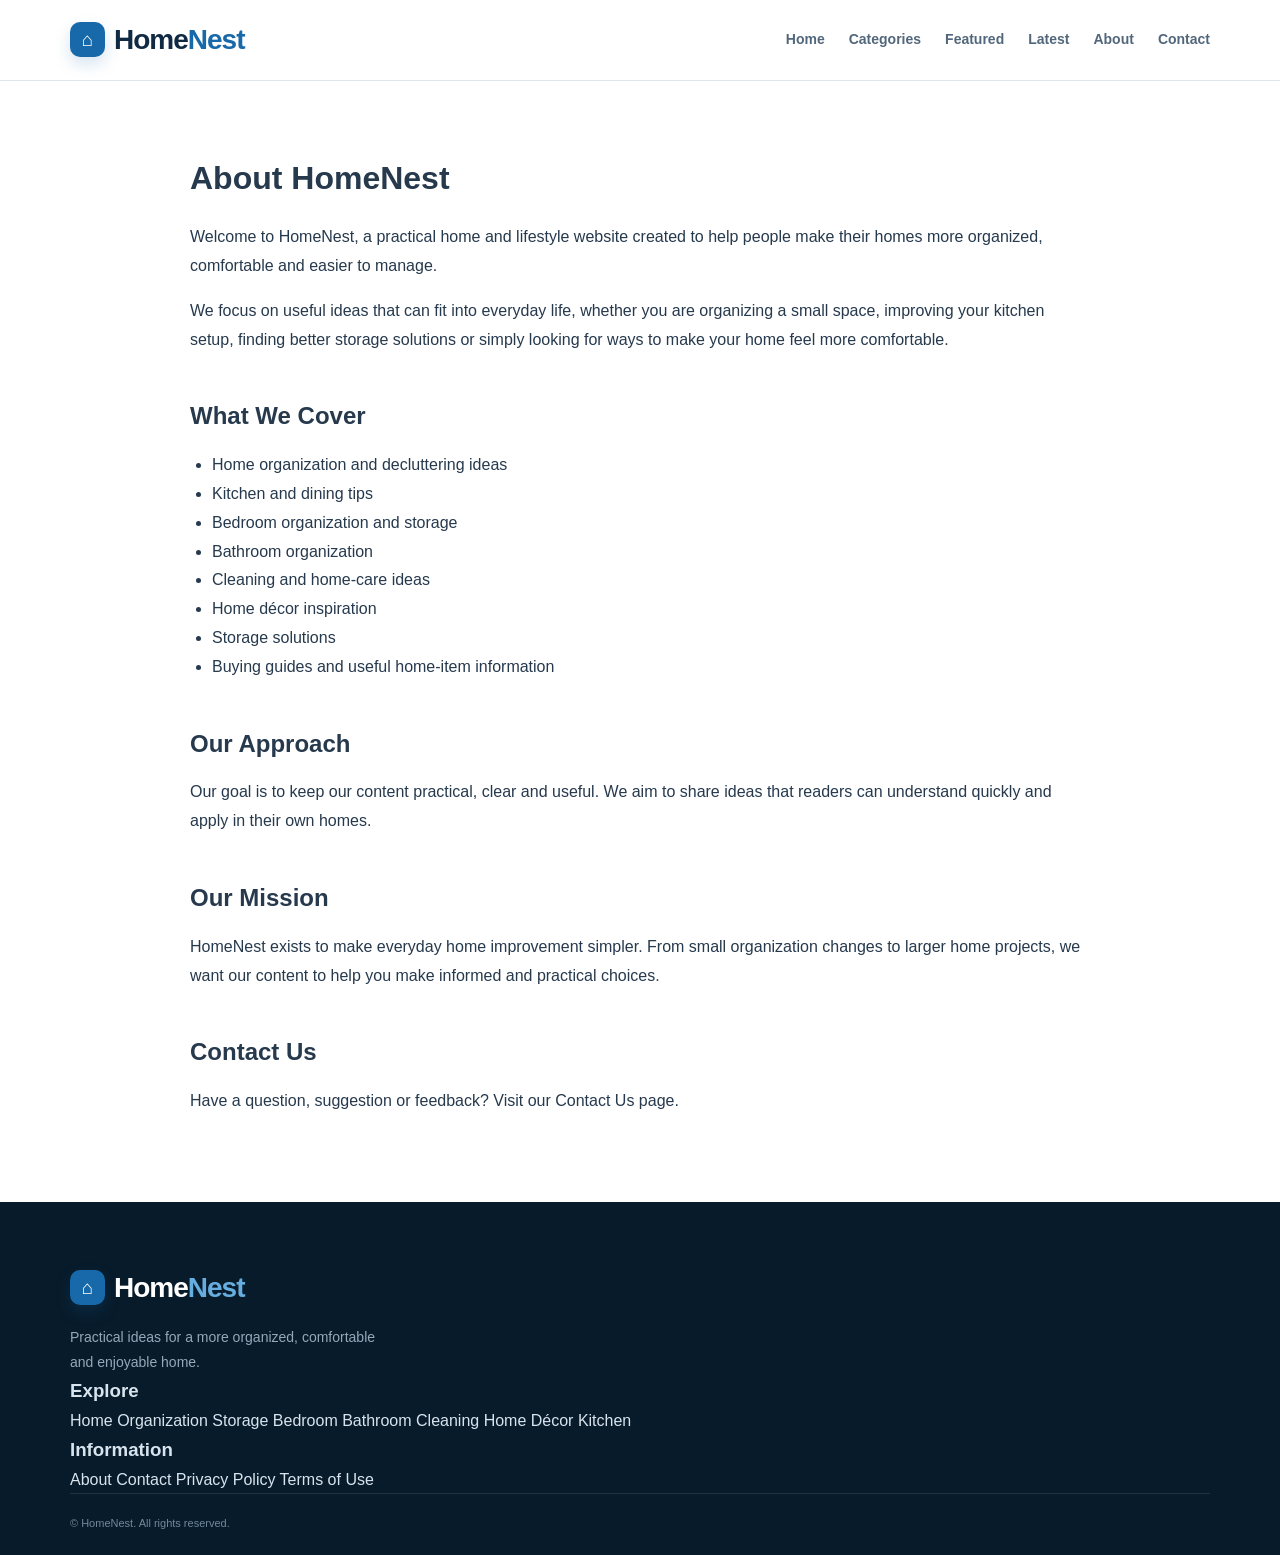
==== commit 4b7f5777: "Refactor about.html for improved structure and style" ====
--- a/about.html
+++ b/about.html
@@ -1,6 +1,4 @@
 <!DOCTYPE html>
-<!-- Paste into about.html -->
-
 <html lang="en">
 <head>
   <meta charset="UTF-8">
@@ -8,191 +6,179 @@
 
   <title>About Us — HomeNest</title>
   <meta name="description" content="Learn more about HomeNest and our mission to provide practical home ideas, organization tips and useful home-item guides.">
-  <meta name="author" content="HomeNest Editorial Team">
   <meta name="robots" content="index, follow">
+  <link rel="canonical" href="https://hamzaishaq033-boop.github.io/homenest/about.html">
+  <link rel="stylesheet" href="style.css">
 
-  <link rel="canonical" href="https://hamzaishaq033-boop.github.io/homenest/about.html">
+  <style>
+    .simple-page {
+      padding: 70px 20px;
+    }
 
-  <meta name="google-site-verification" content="PO2u_43AuDkF5000Yihf53EzfjlhtuflF50HynwcxQ">
+    .simple-page-inner {
+      max-width: 900px;
+      margin: 0 auto;
+    }
 
-  <meta property="og:type" content="website">
-  <meta property="og:title" content="About Us — HomeNest">
-  <meta property="og:description" content="Learn more about HomeNest and our mission to provide practical home ideas, organization tips and useful home-item guides.">
-  <meta property="og:url" content="https://hamzaishaq033-boop.github.io/homenest/about.html">
-  <meta property="og:site_name" content="HomeNest">
+    .simple-page h1 {
+      margin-bottom: 18px;
+    }
 
-  <meta name="twitter:card" content="summary">
-  <meta name="twitter:title" content="About Us — HomeNest">
-  <meta name="twitter:description" content="Learn more about HomeNest and our mission to provide practical home ideas, organization tips and useful home-item guides.">
+    .simple-page h2 {
+      margin-top: 42px;
+      margin-bottom: 14px;
+    }
 
-  <link rel="stylesheet" href="style.css">
+    .simple-page p {
+      line-height: 1.8;
+      margin-bottom: 16px;
+    }
+
+    .simple-page ul {
+      line-height: 1.8;
+      padding-left: 22px;
+    }
+  </style>
 
   <script type="application/ld+json">
   {
     "@context": "https://schema.org",
     "@type": "AboutPage",
-    "name": "About Us — HomeNest",
+    "name": "About HomeNest",
     "url": "https://hamzaishaq033-boop.github.io/homenest/about.html",
-    "description": "Learn more about HomeNest and our mission to provide practical home ideas, organization tips and useful home-item guides."
-  }
-  </script>
-
-  <script type="application/ld+json">
-  {
-    "@context": "https://schema.org",
-    "@type": "Organization",
-    "name": "HomeNest",
-    "url": "https://hamzaishaq033-boop.github.io/homenest/"
+    "description": "Learn more about HomeNest and our mission to provide practical home ideas, organization tips and useful home-item guides.",
+    "isPartOf": {
+      "@type": "WebSite",
+      "name": "HomeNest",
+      "url": "https://hamzaishaq033-boop.github.io/homenest/"
+    }
   }
   </script>
 </head>
 
 <body>
 
-<header class="site-header">
-  <div class="container header-inner">
+  <header class="site-header">
+    <div class="container header-inner">
+      <a href="index.html" class="logo" aria-label="HomeNest Home">
+        <span class="logo-mark">⌂</span>
+        <span class="logo-text">Home<span>Nest</span></span>
+      </a>
 
-    <a href="index.html" class="logo" aria-label="HomeNest Home">
-      <span class="logo-mark">⌂</span>
-      <span class="logo-text">Home<span>Nest</span></span>
-    </a>
+      <nav class="main-nav" aria-label="Main navigation">
+        <a href="index.html">Home</a>
+        <a href="index.html#categories">Categories</a>
+        <a href="index.html#featured-articles">Featured</a>
+        <a href="index.html#latest-articles">Latest</a>
+        <a href="about.html">About</a>
+        <a href="contact.html">Contact</a>
+      </nav>
+    </div>
+  </header>
 
-    <nav class="main-nav" aria-label="Main navigation">
-      <a href="index.html">Home</a>
-      <a href="index.html#categories">Categories</a>
-      <a href="index.html#featured-articles">Featured</a>
-      <a href="index.html#latest-articles">Latest</a>
-      <a href="about.html" class="active">About</a>
-      <a href="contact.html">Contact</a>
-    </nav>
+  <main class="simple-page">
+    <div class="simple-page-inner">
 
-  </div>
-</header>
-
-<main>
-
-  <section class="page-hero">
-    <div class="container">
-      <span class="eyebrow">ABOUT HOMENEST</span>
-      <h1>Helping you create a home that works better for you.</h1>
-    </div>
-  </section>
-
-  <div class="container">
-
-    <article class="static-page">
-
-      <h2>Welcome to HomeNest</h2>
+      <h1>About HomeNest</h1>
 
       <p>
-        HomeNest is a home and lifestyle website focused on practical ideas that can make everyday spaces easier to organize, maintain and enjoy.
+        Welcome to HomeNest, a practical home and lifestyle website created
+        to help people make their homes more organized, comfortable and
+        easier to manage.
       </p>
 
       <p>
-        We believe a better home does not always require expensive changes or major renovations. Small improvements in organization, storage, cleaning and decor can make a noticeable difference in everyday life.
+        We focus on useful ideas that can fit into everyday life, whether
+        you are organizing a small space, improving your kitchen setup,
+        finding better storage solutions or simply looking for ways to
+        make your home feel more comfortable.
       </p>
 
       <h2>What We Cover</h2>
 
-      <p>
-        HomeNest covers a range of useful home topics, including:
-      </p>
-
       <ul>
-        <li>Home organization and decluttering</li>
-        <li>Storage ideas for small and busy spaces</li>
-        <li>Kitchen and dining organization</li>
-        <li>Bedroom organization</li>
-        <li>Bathroom storage and organization</li>
-        <li>Cleaning tools and practical cleaning ideas</li>
-        <li>Simple home decor and improvement ideas</li>
-        <li>Buying guides for useful home products</li>
+        <li>Home organization and decluttering ideas</li>
+        <li>Kitchen and dining tips</li>
+        <li>Bedroom organization and storage</li>
+        <li>Bathroom organization</li>
+        <li>Cleaning and home-care ideas</li>
+        <li>Home décor inspiration</li>
+        <li>Storage solutions</li>
+        <li>Buying guides and useful home-item information</li>
       </ul>
 
       <h2>Our Approach</h2>
 
       <p>
-        Our goal is to publish clear, practical and useful information that readers can apply in their own homes.
-      </p>
-
-      <p>
-        We focus on straightforward ideas rather than unnecessary complexity. Whenever possible, our guides are designed to help readers understand their options, compare practical solutions and decide what works best for their own space and routine.
+        Our goal is to keep our content practical, clear and useful.
+        We aim to share ideas that readers can understand quickly and
+        apply in their own homes.
       </p>
 
       <h2>Our Mission</h2>
 
       <p>
-        HomeNest aims to become a useful resource for people looking for realistic ways to improve their homes, whether they live in a small apartment, a family home or another everyday living space.
+        HomeNest exists to make everyday home improvement simpler.
+        From small organization changes to larger home projects, we
+        want our content to help you make informed and practical choices.
       </p>
 
       <h2>Contact Us</h2>
 
       <p>
-        Questions, feedback and suggestions are always welcome. Visit our <a href="contact.html">Contact page</a> to get in touch with HomeNest.
+        Have a question, suggestion or feedback? Visit our
+        <a href="contact.html">Contact Us</a> page.
       </p>
 
-    </article>
+    </div>
+  </main>
 
-  </div>
+  <footer class="site-footer">
+    <div class="container">
 
-</main>
+      <div class="footer-grid">
 
-<footer class="site-footer">
-  <div class="container">
+        <div class="footer-brand">
+          <a href="index.html" class="logo">
+            <span class="logo-mark">⌂</span>
+            <span class="logo-text">Home<span>Nest</span></span>
+          </a>
 
-    <div class="footer-main">
+          <p>
+            Practical ideas for a more organized, comfortable and
+            enjoyable home.
+          </p>
+        </div>
 
-      <div class="footer-brand">
-        <a href="index.html" class="logo">
-          <span class="logo-mark">⌂</span>
-          <span class="logo-text">Home<span>Nest</span></span>
-        </a>
+        <div class="footer-links">
+          <h3>Explore</h3>
+          <a href="index.html">Home</a>
+          <a href="article.html">Organization</a>
+          <a href="storage.html">Storage</a>
+          <a href="bedroom.html">Bedroom</a>
+          <a href="bathroom.html">Bathroom</a>
+          <a href="cleaning.html">Cleaning</a>
+          <a href="decor.html">Home Décor</a>
+          <a href="food-storage.html">Kitchen</a>
+        </div>
 
-        <p>
-          Practical ideas for a better, more organized home.
-        </p>
+        <div class="footer-links">
+          <h3>Information</h3>
+          <a href="about.html">About</a>
+          <a href="contact.html">Contact</a>
+          <a href="privacy.html">Privacy Policy</a>
+          <a href="terms.html">Terms of Use</a>
+        </div>
+
       </div>
 
-      <div class="footer-column">
-        <h3>Explore</h3>
-        <a href="index.html">Home</a>
-        <a href="article.html">Organization</a>
-        <a href="storage.html">Storage</a>
-        <a href="bedroom.html">Bedroom</a>
-      </div>
-
-      <div class="footer-column">
-        <h3>More</h3>
-        <a href="bathroom.html">Bathroom</a>
-        <a href="cleaning.html">Cleaning</a>
-        <a href="decor.html">Home Décor</a>
-        <a href="food-storage.html">Kitchen</a>
-      </div>
-
-      <div class="footer-column">
-        <h3>HomeNest</h3>
-        <a href="about.html">About Us</a>
-        <a href="contact.html">Contact</a>
-        <a href="privacy.html">Privacy Policy</a>
-        <a href="terms.html">Terms of Use</a>
+      <div class="footer-bottom">
+        <p>© <span id="year"></span> HomeNest. All rights reserved.</p>
       </div>
 
     </div>
+  </footer>
 
-    <div class="footer-bottom">
-      <p>
-        &copy; <span data-current-year>2026</span> HomeNest. All rights reserved.
-      </p>
-
-      <p>
-        Practical ideas. Better spaces.
-      </p>
-    </div>
-
-  </div>
-</footer>
-
-<script src="script.js"></script>
-
+  <script src="script.js"></script>
 </body>
 </html>
